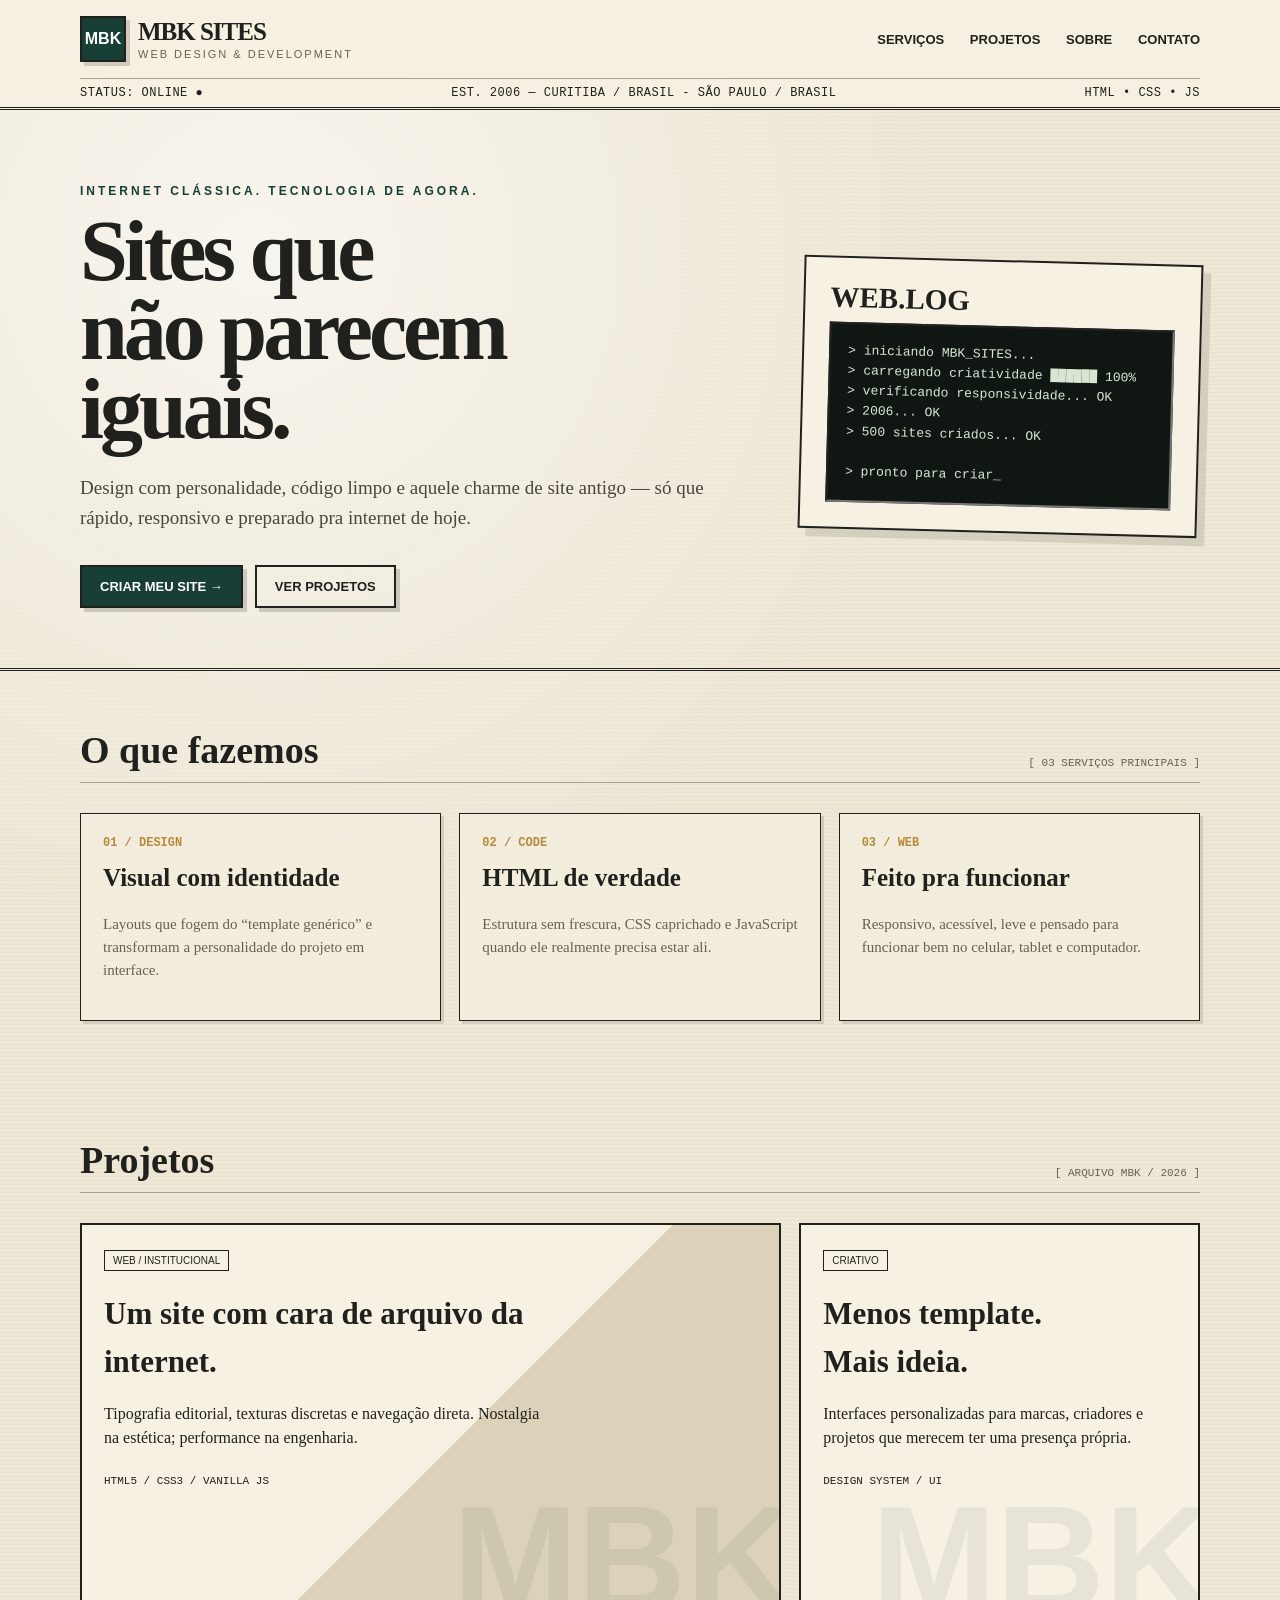
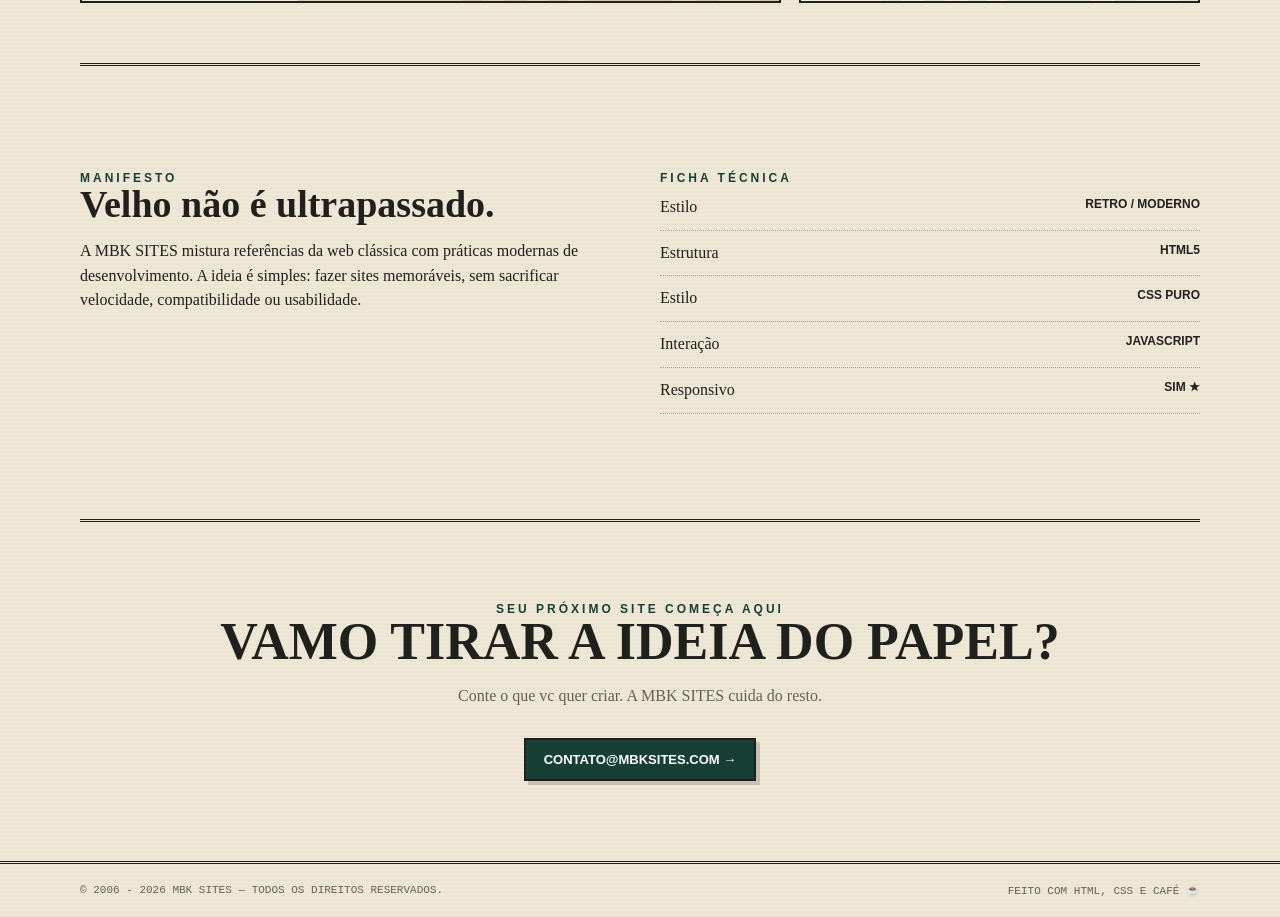
==== index.html @ c4f1417c "Add files via upload" ====
<!DOCTYPE html>
<html lang="pt-BR">
<head>
<meta charset="UTF-8">
<meta name="viewport" content="width=device-width, initial-scale=1.0">
<title>MBK SITES — Sites com alma de internet clássica</title>
<meta name="description" content="MBK SITES — criação de sites com estética clássica, tecnologia moderna e personalidade.">
<style>
  :root{
    --paper:#eee7d6;
    --paper2:#f7f1e3;
    --ink:#20201c;
    --muted:#666154;
    --line:#a9a18f;
    --accent:#173f35;
    --gold:#b48a3b;
    --shadow:4px 4px 0 rgba(32,32,28,.18);
  }
  *{box-sizing:border-box}
  html{scroll-behavior:smooth}
  body{
    margin:0;
    color:var(--ink);
    background:
      radial-gradient(circle at 20% 10%,rgba(255,255,255,.6),transparent 28%),
      repeating-linear-gradient(0deg,rgba(32,32,28,.025) 0 1px,transparent 1px 4px),
      var(--paper);
    font-family:Georgia,"Times New Roman",serif;
    line-height:1.55;
  }
  a{color:inherit}
  .wrap{width:min(1120px,92%);margin:auto}
  header{
    border-bottom:3px double var(--ink);
    background:rgba(247,241,227,.9);
  }
  .top{
    min-height:78px;display:flex;align-items:center;justify-content:space-between;gap:20px;
  }
  .brand{
    display:flex;align-items:center;gap:12px;text-decoration:none;
  }
  .logo{
    width:46px;height:46px;border:2px solid var(--ink);
    display:grid;place-items:center;font-weight:bold;font-family:Arial,sans-serif;
    background:var(--accent);color:#fff;box-shadow:var(--shadow);
  }
  .brand strong{font:700 25px Georgia,serif;letter-spacing:-1px}
  .brand small{display:block;color:var(--muted);font:11px Arial,sans-serif;letter-spacing:2px}
  nav{font:700 13px Arial,sans-serif}
  nav a{margin-left:22px;text-decoration:none;text-transform:uppercase}
  nav a:hover{color:var(--gold);text-decoration:underline}
  .ticker{
    border-top:1px solid var(--line);padding:7px 0;
    font:12px "Courier New",monospace;letter-spacing:.5px;
    display:flex;justify-content:space-between;gap:15px
  }
  .hero{padding:74px 0 60px;display:grid;grid-template-columns:1.25fr .75fr;gap:55px;align-items:center}
  .eyebrow{
    font:700 12px Arial,sans-serif;letter-spacing:3px;text-transform:uppercase;color:var(--accent)
  }
  h1{font-size:clamp(48px,7vw,86px);line-height:.92;margin:14px 0 24px;letter-spacing:-4px}
  .hero p{font-size:19px;max-width:650px;color:#49463d}
  .btn{
    display:inline-block;margin-top:14px;padding:12px 18px;
    border:2px solid var(--ink);background:var(--accent);color:white;
    text-decoration:none;font:700 13px Arial,sans-serif;box-shadow:var(--shadow)
  }
  .btn.alt{background:transparent;color:var(--ink);margin-left:8px}
  .stamp{
    border:2px solid var(--ink);padding:25px;background:var(--paper2);
    transform:rotate(1.5deg);box-shadow:8px 8px 0 rgba(32,32,28,.12)
  }
  .stamp h2{margin:0 0 10px;font-size:29px}
  .stamp .screen{
    border:2px inset #777;background:#101713;color:#d8e7d4;
    padding:17px;font:13px/1.55 "Courier New",monospace;
    min-height:180px;
  }
  .cursor{animation:blink 1s steps(1) infinite}
  @keyframes blink{50%{opacity:0}}
  .rule{border:0;border-top:3px double var(--ink);margin:0}
  section{padding:60px 0}
  .section-title{display:flex;align-items:end;justify-content:space-between;gap:20px;border-bottom:1px solid var(--line);padding-bottom:13px;margin-bottom:30px}
  h2{font-size:38px;line-height:1;margin:0}
  .section-title span{font:11px "Courier New",monospace;color:var(--muted)}
  .grid{display:grid;grid-template-columns:repeat(3,1fr);gap:18px}
  .card{
    border:1px solid var(--ink);padding:22px;background:rgba(247,241,227,.62);
    box-shadow:3px 3px 0 rgba(32,32,28,.13)
  }
  .card .num{font:700 12px "Courier New",monospace;color:var(--gold)}
  .card h3{font-size:25px;margin:9px 0}
  .card p{color:var(--muted);font-size:15px}
  .portfolio{display:grid;grid-template-columns:1.4fr .8fr;gap:18px}
  .project{
    min-height:260px;border:2px solid var(--ink);padding:22px;
    background:var(--paper2);position:relative;overflow:hidden
  }
  .project:after{
    content:"MBK";position:absolute;right:-15px;bottom:-45px;
    font:bold 150px Arial,sans-serif;color:rgba(23,63,53,.07)
  }
  .project.big{min-height:380px;background:linear-gradient(135deg,#f7f1e3 0 55%,#dcd2b9 55%)}
  .tag{display:inline-block;border:1px solid var(--ink);padding:4px 8px;font:10px Arial,sans-serif;text-transform:uppercase}
  .project h3{font-size:31px;max-width:450px;margin:18px 0 8px}
  .project p{max-width:450px}
  .project small{font:11px "Courier New",monospace}
  .about{
    display:grid;grid-template-columns:1fr 1fr;gap:40px;
    border-top:3px double var(--ink);border-bottom:3px double var(--ink)
  }
  .about article{padding:45px 0}
  .facts{list-style:none;padding:0;margin:0}
  .facts li{border-bottom:1px dotted var(--line);padding:10px 0;display:flex;justify-content:space-between;gap:20px}
  .facts b{font-family:Arial,sans-serif;font-size:12px}
  .contact{
    text-align:center;padding:80px 20px
  }
  .contact h2{font-size:52px}
  .contact p{color:var(--muted)}
  footer{
    border-top:3px double var(--ink);padding:20px 0;
    font:11px "Courier New",monospace;color:var(--muted)
  }
  footer .wrap{display:flex;justify-content:space-between;gap:15px}
  @media(max-width:800px){
    nav{display:none}.hero,.portfolio,.about{grid-template-columns:1fr}.grid{grid-template-columns:1fr}
    .hero{padding-top:50px}.stamp{transform:none}.contact h2{font-size:39px}
    footer .wrap{flex-direction:column}
  }
</style>
</head>
<body>
<header>
  <div class="wrap top">
    <a class="brand" href="#">
      <span class="logo">MBK</span>
      <span><strong>MBK SITES</strong><small>WEB DESIGN &amp; DEVELOPMENT</small></span>
    </a>
    <nav>
      <a href="#servicos">Serviços</a>
      <a href="#projetos">Projetos</a>
      <a href="#sobre">Sobre</a>
      <a href="#contato">Contato</a>
    </nav>
  </div>
  <div class="wrap ticker">
    <span>STATUS: ONLINE ●</span>
    <span>EST. 2006 — CURITIBA / BRASIL - SÃO PAULO / BRASIL</span>
    <span>HTML • CSS • JS</span>
  </div>
</header>

<main>
  <section class="wrap hero">
    <div>
      <div class="eyebrow">Internet clássica. Tecnologia de agora.</div>
      <h1>Sites que<br>não parecem<br>iguais.</h1>
      <p>Design com personalidade, código limpo e aquele charme de site antigo — só que rápido, responsivo e preparado pra internet de hoje.</p>
      <a class="btn" href="#contato">CRIAR MEU SITE →</a>
      <a class="btn alt" href="#projetos">VER PROJETOS</a>
    </div>
    <aside class="stamp">
      <h2>WEB.LOG</h2>
      <div class="screen">
        &gt; iniciando MBK_SITES...<br>
        &gt; carregando criatividade ██████ 100%<br>
        &gt; verificando responsividade... OK<br>
        &gt; 2006... OK<br>
        &gt; 500 sites criados... OK<br><br>
        &gt; pronto para criar<span class="cursor">_</span>
      </div>
    </aside>
  </section>

  <hr class="rule">

  <section class="wrap" id="servicos">
    <div class="section-title">
      <h2>O que fazemos</h2><span>[ 03 SERVIÇOS PRINCIPAIS ]</span>
    </div>
    <div class="grid">
      <article class="card">
        <div class="num">01 / DESIGN</div>
        <h3>Visual com identidade</h3>
        <p>Layouts que fogem do “template genérico” e transformam a personalidade do projeto em interface.</p>
      </article>
      <article class="card">
        <div class="num">02 / CODE</div>
        <h3>HTML de verdade</h3>
        <p>Estrutura sem frescura, CSS caprichado e JavaScript quando ele realmente precisa estar ali.</p>
      </article>
      <article class="card">
        <div class="num">03 / WEB</div>
        <h3>Feito pra funcionar</h3>
        <p>Responsivo, acessível, leve e pensado para funcionar bem no celular, tablet e computador.</p>
      </article>
    </div>
  </section>

  <section class="wrap" id="projetos">
    <div class="section-title">
      <h2>Projetos</h2><span>[ ARQUIVO MBK / 2026 ]</span>
    </div>
    <div class="portfolio">
      <article class="project big">
        <span class="tag">WEB / INSTITUCIONAL</span>
        <h3>Um site com cara de arquivo da internet.</h3>
        <p>Tipografia editorial, texturas discretas e navegação direta. Nostalgia na estética; performance na engenharia.</p>
        <small>HTML5 / CSS3 / VANILLA JS</small>
      </article>
      <div class="project">
        <span class="tag">CRIATIVO</span>
        <h3>Menos template.<br>Mais ideia.</h3>
        <p>Interfaces personalizadas para marcas, criadores e projetos que merecem ter uma presença própria.</p>
        <small>DESIGN SYSTEM / UI</small>
      </div>
    </div>
  </section>

  <section class="wrap about" id="sobre">
    <article>
      <div class="eyebrow">Manifesto</div>
      <h2>Velho não é ultrapassado.</h2>
      <p>A MBK SITES mistura referências da web clássica com práticas modernas de desenvolvimento. A ideia é simples: fazer sites memoráveis, sem sacrificar velocidade, compatibilidade ou usabilidade.</p>
    </article>
    <article>
      <div class="eyebrow">Ficha técnica</div>
      <ul class="facts">
        <li><span>Estilo</span><b>RETRO / MODERNO</b></li>
        <li><span>Estrutura</span><b>HTML5</b></li>
        <li><span>Estilo</span><b>CSS PURO</b></li>
        <li><span>Interação</span><b>JAVASCRIPT</b></li>
        <li><span>Responsivo</span><b>SIM ★</b></li>
      </ul>
    </article>
  </section>

  <section class="contact" id="contato">
    <div class="eyebrow">Seu próximo site começa aqui</div>
    <h2>VAMO TIRAR A IDEIA DO PAPEL?</h2>
    <p>Conte o que vc quer criar. A MBK SITES cuida do resto.</p>
    <a class="btn" href="mailto:contato@mbksites.com">CONTATO@MBKSITES.COM →</a>
  </section>
</main>

<footer>
  <div class="wrap">
    <span>© 2006 - 2026 MBK SITES — TODOS OS DIREITOS RESERVADOS.</span>
    <span>FEITO COM HTML, CSS E CAFÉ ☕</span>
  </div>
</footer>
</body>
</html>
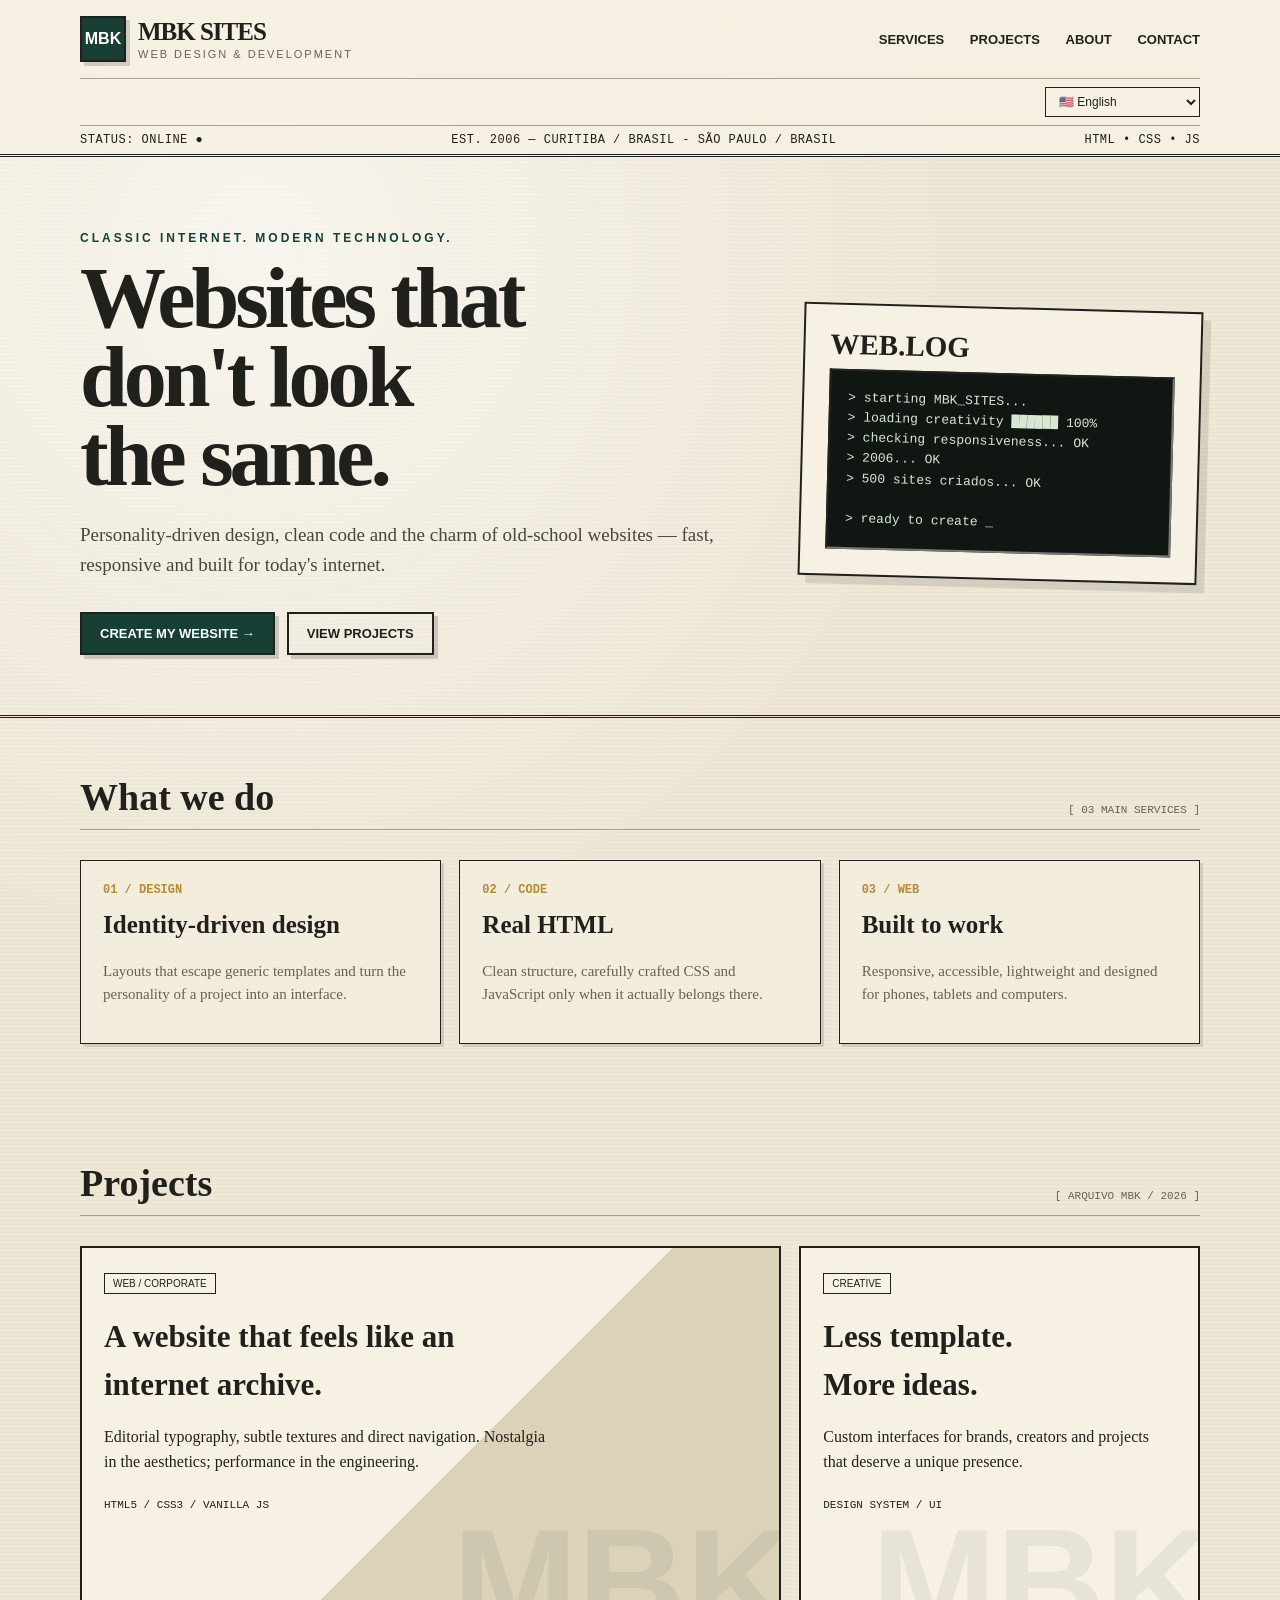
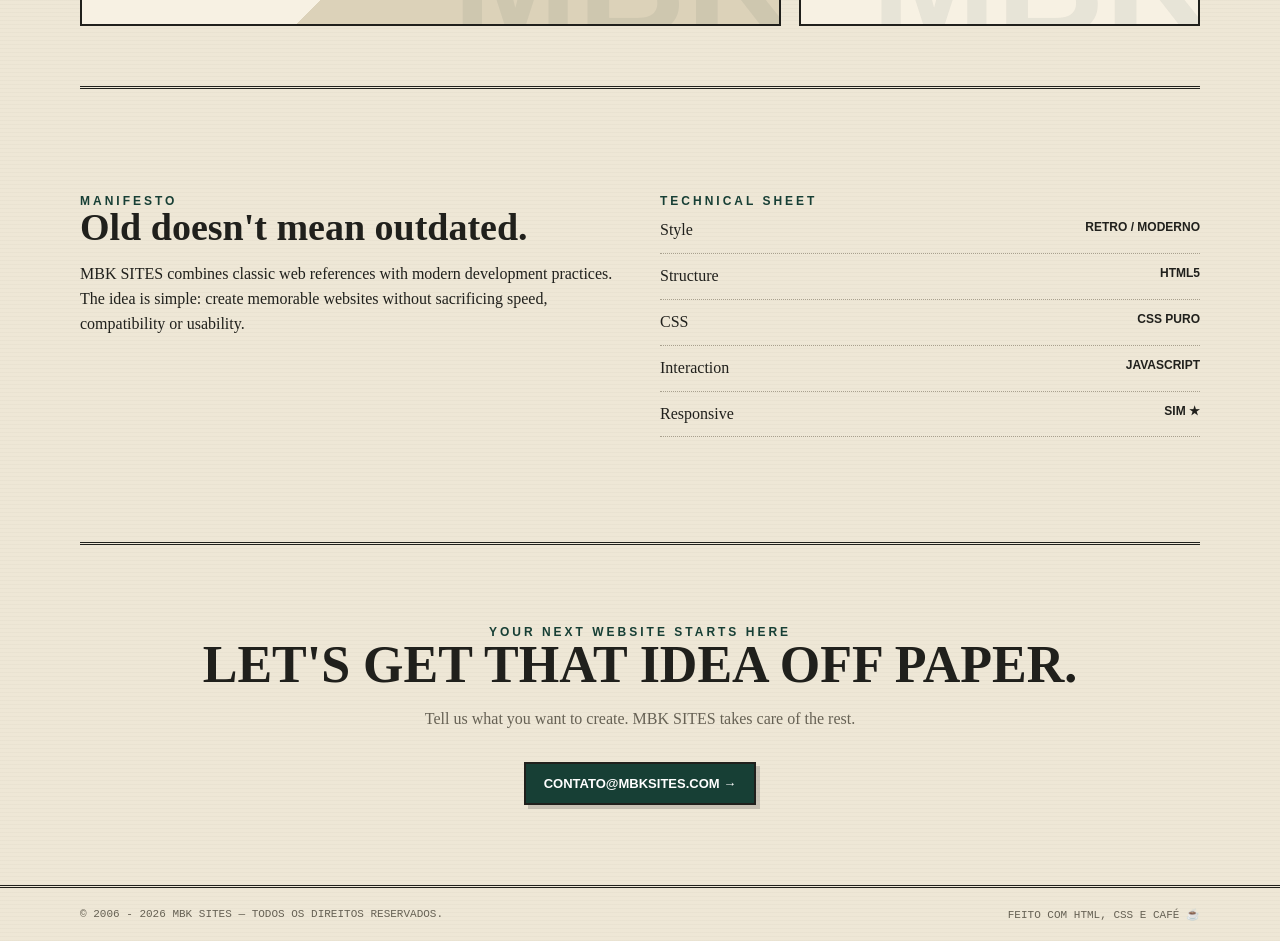
==== commit da5bc8a0: "Update index.html" ====
--- a/index.html
+++ b/index.html
@@ -3,253 +3,1886 @@
 <head>
 <meta charset="UTF-8">
 <meta name="viewport" content="width=device-width, initial-scale=1.0">
+
 <title>MBK SITES — Sites com alma de internet clássica</title>
-<meta name="description" content="MBK SITES — criação de sites com estética clássica, tecnologia moderna e personalidade.">
+
+<meta name="description"
+content="MBK SITES — criação de sites com estética clássica, tecnologia moderna e personalidade.">
+
 <style>
-  :root{
-    --paper:#eee7d6;
-    --paper2:#f7f1e3;
-    --ink:#20201c;
-    --muted:#666154;
-    --line:#a9a18f;
-    --accent:#173f35;
-    --gold:#b48a3b;
-    --shadow:4px 4px 0 rgba(32,32,28,.18);
+:root{
+  --paper:#eee7d6;
+  --paper2:#f7f1e3;
+  --ink:#20201c;
+  --muted:#666154;
+  --line:#a9a18f;
+  --accent:#173f35;
+  --gold:#b48a3b;
+  --shadow:4px 4px 0 rgba(32,32,28,.18);
+}
+
+*{box-sizing:border-box}
+
+html{
+  scroll-behavior:smooth;
+}
+
+body{
+  margin:0;
+  color:var(--ink);
+  background:
+    radial-gradient(
+      circle at 20% 10%,
+      rgba(255,255,255,.6),
+      transparent 28%
+    ),
+    repeating-linear-gradient(
+      0deg,
+      rgba(32,32,28,.025) 0 1px,
+      transparent 1px 4px
+    ),
+    var(--paper);
+  font-family:Georgia,"Times New Roman",serif;
+  line-height:1.55;
+}
+
+a{color:inherit}
+
+.wrap{
+  width:min(1120px,92%);
+  margin:auto;
+}
+
+header{
+  border-bottom:3px double var(--ink);
+  background:rgba(247,241,227,.9);
+}
+
+.top{
+  min-height:78px;
+  display:flex;
+  align-items:center;
+  justify-content:space-between;
+  gap:20px;
+}
+
+.brand{
+  display:flex;
+  align-items:center;
+  gap:12px;
+  text-decoration:none;
+}
+
+.logo{
+  width:46px;
+  height:46px;
+  border:2px solid var(--ink);
+  display:grid;
+  place-items:center;
+  font-weight:bold;
+  font-family:Arial,sans-serif;
+  background:var(--accent);
+  color:#fff;
+  box-shadow:var(--shadow);
+}
+
+.brand strong{
+  font:700 25px Georgia,serif;
+  letter-spacing:-1px;
+}
+
+.brand small{
+  display:block;
+  color:var(--muted);
+  font:11px Arial,sans-serif;
+  letter-spacing:2px;
+}
+
+nav{
+  font:700 13px Arial,sans-serif;
+}
+
+nav a{
+  margin-left:22px;
+  text-decoration:none;
+  text-transform:uppercase;
+}
+
+nav a:hover{
+  color:var(--gold);
+  text-decoration:underline;
+}
+
+/* IDIOMAS */
+
+.language-box{
+  display:flex;
+  justify-content:flex-end;
+  padding:8px 0;
+  border-top:1px solid var(--line);
+}
+
+.language-box select{
+  border:1px solid var(--ink);
+  background:var(--paper2);
+  color:var(--ink);
+  padding:6px 9px;
+  font:12px Arial,sans-serif;
+  cursor:pointer;
+}
+
+.ticker{
+  border-top:1px solid var(--line);
+  padding:7px 0;
+  font:12px "Courier New",monospace;
+  letter-spacing:.5px;
+  display:flex;
+  justify-content:space-between;
+  gap:15px;
+}
+
+.hero{
+  padding:74px 0 60px;
+  display:grid;
+  grid-template-columns:1.25fr .75fr;
+  gap:55px;
+  align-items:center;
+}
+
+.eyebrow{
+  font:700 12px Arial,sans-serif;
+  letter-spacing:3px;
+  text-transform:uppercase;
+  color:var(--accent);
+}
+
+h1{
+  font-size:clamp(48px,7vw,86px);
+  line-height:.92;
+  margin:14px 0 24px;
+  letter-spacing:-4px;
+}
+
+.hero p{
+  font-size:19px;
+  max-width:650px;
+  color:#49463d;
+}
+
+.btn{
+  display:inline-block;
+  margin-top:14px;
+  padding:12px 18px;
+  border:2px solid var(--ink);
+  background:var(--accent);
+  color:white;
+  text-decoration:none;
+  font:700 13px Arial,sans-serif;
+  box-shadow:var(--shadow);
+}
+
+.btn.alt{
+  background:transparent;
+  color:var(--ink);
+  margin-left:8px;
+}
+
+.stamp{
+  border:2px solid var(--ink);
+  padding:25px;
+  background:var(--paper2);
+  transform:rotate(1.5deg);
+  box-shadow:8px 8px 0 rgba(32,32,28,.12);
+}
+
+.stamp h2{
+  margin:0 0 10px;
+  font-size:29px;
+}
+
+.stamp .screen{
+  border:2px inset #777;
+  background:#101713;
+  color:#d8e7d4;
+  padding:17px;
+  font:13px/1.55 "Courier New",monospace;
+  min-height:180px;
+}
+
+.cursor{
+  animation:blink 1s steps(1) infinite;
+}
+
+@keyframes blink{
+  50%{opacity:0}
+}
+
+.rule{
+  border:0;
+  border-top:3px double var(--ink);
+  margin:0;
+}
+
+section{
+  padding:60px 0;
+}
+
+.section-title{
+  display:flex;
+  align-items:end;
+  justify-content:space-between;
+  gap:20px;
+  border-bottom:1px solid var(--line);
+  padding-bottom:13px;
+  margin-bottom:30px;
+}
+
+h2{
+  font-size:38px;
+  line-height:1;
+  margin:0;
+}
+
+.section-title span{
+  font:11px "Courier New",monospace;
+  color:var(--muted);
+}
+
+.grid{
+  display:grid;
+  grid-template-columns:repeat(3,1fr);
+  gap:18px;
+}
+
+.card{
+  border:1px solid var(--ink);
+  padding:22px;
+  background:rgba(247,241,227,.62);
+  box-shadow:3px 3px 0 rgba(32,32,28,.13);
+}
+
+.card .num{
+  font:700 12px "Courier New",monospace;
+  color:var(--gold);
+}
+
+.card h3{
+  font-size:25px;
+  margin:9px 0;
+}
+
+.card p{
+  color:var(--muted);
+  font-size:15px;
+}
+
+.portfolio{
+  display:grid;
+  grid-template-columns:1.4fr .8fr;
+  gap:18px;
+}
+
+.project{
+  min-height:260px;
+  border:2px solid var(--ink);
+  padding:22px;
+  background:var(--paper2);
+  position:relative;
+  overflow:hidden;
+}
+
+.project:after{
+  content:"MBK";
+  position:absolute;
+  right:-15px;
+  bottom:-45px;
+  font:bold 150px Arial,sans-serif;
+  color:rgba(23,63,53,.07);
+}
+
+.project.big{
+  min-height:380px;
+  background:
+    linear-gradient(
+      135deg,
+      #f7f1e3 0 55%,
+      #dcd2b9 55%
+    );
+}
+
+.tag{
+  display:inline-block;
+  border:1px solid var(--ink);
+  padding:4px 8px;
+  font:10px Arial,sans-serif;
+  text-transform:uppercase;
+}
+
+.project h3{
+  font-size:31px;
+  max-width:450px;
+  margin:18px 0 8px;
+}
+
+.project p{
+  max-width:450px;
+}
+
+.project small{
+  font:11px "Courier New",monospace;
+}
+
+.about{
+  display:grid;
+  grid-template-columns:1fr 1fr;
+  gap:40px;
+  border-top:3px double var(--ink);
+  border-bottom:3px double var(--ink);
+}
+
+.about article{
+  padding:45px 0;
+}
+
+.facts{
+  list-style:none;
+  padding:0;
+  margin:0;
+}
+
+.facts li{
+  border-bottom:1px dotted var(--line);
+  padding:10px 0;
+  display:flex;
+  justify-content:space-between;
+  gap:20px;
+}
+
+.facts b{
+  font-family:Arial,sans-serif;
+  font-size:12px;
+}
+
+.contact{
+  text-align:center;
+  padding:80px 20px;
+}
+
+.contact h2{
+  font-size:52px;
+}
+
+.contact p{
+  color:var(--muted);
+}
+
+footer{
+  border-top:3px double var(--ink);
+  padding:20px 0;
+  font:11px "Courier New",monospace;
+  color:var(--muted);
+}
+
+footer .wrap{
+  display:flex;
+  justify-content:space-between;
+  gap:15px;
+}
+
+@media(max-width:800px){
+
+  nav{
+    display:none;
   }
-  *{box-sizing:border-box}
-  html{scroll-behavior:smooth}
-  body{
-    margin:0;
-    color:var(--ink);
-    background:
-      radial-gradient(circle at 20% 10%,rgba(255,255,255,.6),transparent 28%),
-      repeating-linear-gradient(0deg,rgba(32,32,28,.025) 0 1px,transparent 1px 4px),
-      var(--paper);
-    font-family:Georgia,"Times New Roman",serif;
-    line-height:1.55;
+
+  .hero,
+  .portfolio,
+  .about{
+    grid-template-columns:1fr;
   }
-  a{color:inherit}
-  .wrap{width:min(1120px,92%);margin:auto}
-  header{
-    border-bottom:3px double var(--ink);
-    background:rgba(247,241,227,.9);
+
+  .grid{
+    grid-template-columns:1fr;
   }
-  .top{
-    min-height:78px;display:flex;align-items:center;justify-content:space-between;gap:20px;
+
+  .hero{
+    padding-top:50px;
   }
-  .brand{
-    display:flex;align-items:center;gap:12px;text-decoration:none;
+
+  .stamp{
+    transform:none;
   }
-  .logo{
-    width:46px;height:46px;border:2px solid var(--ink);
-    display:grid;place-items:center;font-weight:bold;font-family:Arial,sans-serif;
-    background:var(--accent);color:#fff;box-shadow:var(--shadow);
+
+  .contact h2{
+    font-size:39px;
   }
-  .brand strong{font:700 25px Georgia,serif;letter-spacing:-1px}
-  .brand small{display:block;color:var(--muted);font:11px Arial,sans-serif;letter-spacing:2px}
-  nav{font:700 13px Arial,sans-serif}
-  nav a{margin-left:22px;text-decoration:none;text-transform:uppercase}
-  nav a:hover{color:var(--gold);text-decoration:underline}
+
+  footer .wrap{
+    flex-direction:column;
+  }
+
   .ticker{
-    border-top:1px solid var(--line);padding:7px 0;
-    font:12px "Courier New",monospace;letter-spacing:.5px;
-    display:flex;justify-content:space-between;gap:15px
+    flex-direction:column;
   }
-  .hero{padding:74px 0 60px;display:grid;grid-template-columns:1.25fr .75fr;gap:55px;align-items:center}
-  .eyebrow{
-    font:700 12px Arial,sans-serif;letter-spacing:3px;text-transform:uppercase;color:var(--accent)
-  }
-  h1{font-size:clamp(48px,7vw,86px);line-height:.92;margin:14px 0 24px;letter-spacing:-4px}
-  .hero p{font-size:19px;max-width:650px;color:#49463d}
-  .btn{
-    display:inline-block;margin-top:14px;padding:12px 18px;
-    border:2px solid var(--ink);background:var(--accent);color:white;
-    text-decoration:none;font:700 13px Arial,sans-serif;box-shadow:var(--shadow)
-  }
-  .btn.alt{background:transparent;color:var(--ink);margin-left:8px}
-  .stamp{
-    border:2px solid var(--ink);padding:25px;background:var(--paper2);
-    transform:rotate(1.5deg);box-shadow:8px 8px 0 rgba(32,32,28,.12)
-  }
-  .stamp h2{margin:0 0 10px;font-size:29px}
-  .stamp .screen{
-    border:2px inset #777;background:#101713;color:#d8e7d4;
-    padding:17px;font:13px/1.55 "Courier New",monospace;
-    min-height:180px;
-  }
-  .cursor{animation:blink 1s steps(1) infinite}
-  @keyframes blink{50%{opacity:0}}
-  .rule{border:0;border-top:3px double var(--ink);margin:0}
-  section{padding:60px 0}
-  .section-title{display:flex;align-items:end;justify-content:space-between;gap:20px;border-bottom:1px solid var(--line);padding-bottom:13px;margin-bottom:30px}
-  h2{font-size:38px;line-height:1;margin:0}
-  .section-title span{font:11px "Courier New",monospace;color:var(--muted)}
-  .grid{display:grid;grid-template-columns:repeat(3,1fr);gap:18px}
-  .card{
-    border:1px solid var(--ink);padding:22px;background:rgba(247,241,227,.62);
-    box-shadow:3px 3px 0 rgba(32,32,28,.13)
-  }
-  .card .num{font:700 12px "Courier New",monospace;color:var(--gold)}
-  .card h3{font-size:25px;margin:9px 0}
-  .card p{color:var(--muted);font-size:15px}
-  .portfolio{display:grid;grid-template-columns:1.4fr .8fr;gap:18px}
-  .project{
-    min-height:260px;border:2px solid var(--ink);padding:22px;
-    background:var(--paper2);position:relative;overflow:hidden
-  }
-  .project:after{
-    content:"MBK";position:absolute;right:-15px;bottom:-45px;
-    font:bold 150px Arial,sans-serif;color:rgba(23,63,53,.07)
-  }
-  .project.big{min-height:380px;background:linear-gradient(135deg,#f7f1e3 0 55%,#dcd2b9 55%)}
-  .tag{display:inline-block;border:1px solid var(--ink);padding:4px 8px;font:10px Arial,sans-serif;text-transform:uppercase}
-  .project h3{font-size:31px;max-width:450px;margin:18px 0 8px}
-  .project p{max-width:450px}
-  .project small{font:11px "Courier New",monospace}
-  .about{
-    display:grid;grid-template-columns:1fr 1fr;gap:40px;
-    border-top:3px double var(--ink);border-bottom:3px double var(--ink)
-  }
-  .about article{padding:45px 0}
-  .facts{list-style:none;padding:0;margin:0}
-  .facts li{border-bottom:1px dotted var(--line);padding:10px 0;display:flex;justify-content:space-between;gap:20px}
-  .facts b{font-family:Arial,sans-serif;font-size:12px}
-  .contact{
-    text-align:center;padding:80px 20px
-  }
-  .contact h2{font-size:52px}
-  .contact p{color:var(--muted)}
-  footer{
-    border-top:3px double var(--ink);padding:20px 0;
-    font:11px "Courier New",monospace;color:var(--muted)
-  }
-  footer .wrap{display:flex;justify-content:space-between;gap:15px}
-  @media(max-width:800px){
-    nav{display:none}.hero,.portfolio,.about{grid-template-columns:1fr}.grid{grid-template-columns:1fr}
-    .hero{padding-top:50px}.stamp{transform:none}.contact h2{font-size:39px}
-    footer .wrap{flex-direction:column}
-  }
+
+}
 </style>
 </head>
+
 <body>
+
 <header>
-  <div class="wrap top">
-    <a class="brand" href="#">
-      <span class="logo">MBK</span>
-      <span><strong>MBK SITES</strong><small>WEB DESIGN &amp; DEVELOPMENT</small></span>
-    </a>
-    <nav>
-      <a href="#servicos">Serviços</a>
-      <a href="#projetos">Projetos</a>
-      <a href="#sobre">Sobre</a>
-      <a href="#contato">Contato</a>
-    </nav>
-  </div>
-  <div class="wrap ticker">
-    <span>STATUS: ONLINE ●</span>
-    <span>EST. 2006 — CURITIBA / BRASIL - SÃO PAULO / BRASIL</span>
-    <span>HTML • CSS • JS</span>
-  </div>
+
+<div class="wrap top">
+
+<a class="brand" href="#">
+<span class="logo">MBK</span>
+
+<span>
+<strong>MBK SITES</strong>
+<small>WEB DESIGN &amp; DEVELOPMENT</small>
+</span>
+
+</a>
+
+<nav>
+
+<a href="#servicos" data-i18n="navServices">
+Serviços
+</a>
+
+<a href="#projetos" data-i18n="navProjects">
+Projetos
+</a>
+
+<a href="#sobre" data-i18n="navAbout">
+Sobre
+</a>
+
+<a href="#contato" data-i18n="navContact">
+Contato
+</a>
+
+</nav>
+
+</div>
+
+
+<div class="wrap language-box">
+
+<select id="languageSelector" aria-label="Language">
+
+<option value="pt-BR">🇧🇷 Português</option>
+<option value="en-US">🇺🇸 English</option>
+<option value="es">🇪🇸 Español</option>
+<option value="fr">🇫🇷 Français</option>
+<option value="de">🇩🇪 Deutsch</option>
+<option value="it">🇮🇹 Italiano</option>
+<option value="ja">🇯🇵 日本語</option>
+<option value="ko">🇰🇷 한국어</option>
+<option value="zh">🇨🇳 中文</option>
+<option value="ru">🇷🇺 Русский</option>
+<option value="ar">🇸🇦 العربية</option>
+<option value="nl">🇳🇱 Nederlands</option>
+<option value="pl">🇵🇱 Polski</option>
+<option value="tr">🇹🇷 Türkçe</option>
+<option value="hi">🇮🇳 हिन्दी</option>
+<option value="id">🇮🇩 Bahasa Indonesia</option>
+
+</select>
+
+</div>
+
+
+<div class="wrap ticker">
+
+<span data-i18n="status">
+STATUS: ONLINE ●
+</span>
+
+<span>
+EST. 2006 — CURITIBA / BRASIL - SÃO PAULO / BRASIL
+</span>
+
+<span>
+HTML • CSS • JS
+</span>
+
+</div>
+
 </header>
 
+
 <main>
-  <section class="wrap hero">
-    <div>
-      <div class="eyebrow">Internet clássica. Tecnologia de agora.</div>
-      <h1>Sites que<br>não parecem<br>iguais.</h1>
-      <p>Design com personalidade, código limpo e aquele charme de site antigo — só que rápido, responsivo e preparado pra internet de hoje.</p>
-      <a class="btn" href="#contato">CRIAR MEU SITE →</a>
-      <a class="btn alt" href="#projetos">VER PROJETOS</a>
-    </div>
-    <aside class="stamp">
-      <h2>WEB.LOG</h2>
-      <div class="screen">
-        &gt; iniciando MBK_SITES...<br>
-        &gt; carregando criatividade ██████ 100%<br>
-        &gt; verificando responsividade... OK<br>
-        &gt; 2006... OK<br>
-        &gt; 500 sites criados... OK<br><br>
-        &gt; pronto para criar<span class="cursor">_</span>
-      </div>
-    </aside>
-  </section>
-
-  <hr class="rule">
-
-  <section class="wrap" id="servicos">
-    <div class="section-title">
-      <h2>O que fazemos</h2><span>[ 03 SERVIÇOS PRINCIPAIS ]</span>
-    </div>
-    <div class="grid">
-      <article class="card">
-        <div class="num">01 / DESIGN</div>
-        <h3>Visual com identidade</h3>
-        <p>Layouts que fogem do “template genérico” e transformam a personalidade do projeto em interface.</p>
-      </article>
-      <article class="card">
-        <div class="num">02 / CODE</div>
-        <h3>HTML de verdade</h3>
-        <p>Estrutura sem frescura, CSS caprichado e JavaScript quando ele realmente precisa estar ali.</p>
-      </article>
-      <article class="card">
-        <div class="num">03 / WEB</div>
-        <h3>Feito pra funcionar</h3>
-        <p>Responsivo, acessível, leve e pensado para funcionar bem no celular, tablet e computador.</p>
-      </article>
-    </div>
-  </section>
-
-  <section class="wrap" id="projetos">
-    <div class="section-title">
-      <h2>Projetos</h2><span>[ ARQUIVO MBK / 2026 ]</span>
-    </div>
-    <div class="portfolio">
-      <article class="project big">
-        <span class="tag">WEB / INSTITUCIONAL</span>
-        <h3>Um site com cara de arquivo da internet.</h3>
-        <p>Tipografia editorial, texturas discretas e navegação direta. Nostalgia na estética; performance na engenharia.</p>
-        <small>HTML5 / CSS3 / VANILLA JS</small>
-      </article>
-      <div class="project">
-        <span class="tag">CRIATIVO</span>
-        <h3>Menos template.<br>Mais ideia.</h3>
-        <p>Interfaces personalizadas para marcas, criadores e projetos que merecem ter uma presença própria.</p>
-        <small>DESIGN SYSTEM / UI</small>
-      </div>
-    </div>
-  </section>
-
-  <section class="wrap about" id="sobre">
-    <article>
-      <div class="eyebrow">Manifesto</div>
-      <h2>Velho não é ultrapassado.</h2>
-      <p>A MBK SITES mistura referências da web clássica com práticas modernas de desenvolvimento. A ideia é simples: fazer sites memoráveis, sem sacrificar velocidade, compatibilidade ou usabilidade.</p>
-    </article>
-    <article>
-      <div class="eyebrow">Ficha técnica</div>
-      <ul class="facts">
-        <li><span>Estilo</span><b>RETRO / MODERNO</b></li>
-        <li><span>Estrutura</span><b>HTML5</b></li>
-        <li><span>Estilo</span><b>CSS PURO</b></li>
-        <li><span>Interação</span><b>JAVASCRIPT</b></li>
-        <li><span>Responsivo</span><b>SIM ★</b></li>
-      </ul>
-    </article>
-  </section>
-
-  <section class="contact" id="contato">
-    <div class="eyebrow">Seu próximo site começa aqui</div>
-    <h2>VAMO TIRAR A IDEIA DO PAPEL?</h2>
-    <p>Conte o que vc quer criar. A MBK SITES cuida do resto.</p>
-    <a class="btn" href="mailto:contato@mbksites.com">CONTATO@MBKSITES.COM →</a>
-  </section>
+
+<section class="wrap hero">
+
+<div>
+
+<div class="eyebrow" data-i18n="heroEyebrow">
+Internet clássica. Tecnologia de agora.
+</div>
+
+<h1 data-i18n="heroTitle">
+Sites que<br>
+não parecem<br>
+iguais.
+</h1>
+
+<p data-i18n="heroText">
+Design com personalidade, código limpo e aquele charme de site antigo —
+só que rápido, responsivo e preparado pra internet de hoje.
+</p>
+
+<a class="btn" href="#contato" data-i18n="heroButton">
+CRIAR MEU SITE →
+</a>
+
+<a class="btn alt" href="#projetos" data-i18n="heroProjects">
+VER PROJETOS
+</a>
+
+</div>
+
+
+<aside class="stamp">
+
+<h2>WEB.LOG</h2>
+
+<div class="screen">
+
+&gt; <span data-i18n="logStart">
+iniciando MBK_SITES...
+</span><br>
+
+&gt; <span data-i18n="logCreativity">
+carregando criatividade ██████ 100%
+</span><br>
+
+&gt; <span data-i18n="logResponsive">
+verificando responsividade... OK
+</span><br>
+
+&gt; 2006... OK<br>
+
+&gt; 500 sites criados... OK<br><br>
+
+&gt; <span data-i18n="logReady">
+pronto para criar
+</span>
+
+<span class="cursor">_</span>
+
+</div>
+
+</aside>
+
+</section>
+
+
+<hr class="rule">
+
+
+<section class="wrap" id="servicos">
+
+<div class="section-title">
+
+<h2 data-i18n="servicesTitle">
+O que fazemos
+</h2>
+
+<span data-i18n="servicesLabel">
+[ 03 SERVIÇOS PRINCIPAIS ]
+</span>
+
+</div>
+
+
+<div class="grid">
+
+<article class="card">
+
+<div class="num">
+01 / DESIGN
+</div>
+
+<h3 data-i18n="service1Title">
+Visual com identidade
+</h3>
+
+<p data-i18n="service1Text">
+Layouts que fogem do “template genérico” e transformam
+a personalidade do projeto em interface.
+</p>
+
+</article>
+
+
+<article class="card">
+
+<div class="num">
+02 / CODE
+</div>
+
+<h3 data-i18n="service2Title">
+HTML de verdade
+</h3>
+
+<p data-i18n="service2Text">
+Estrutura sem frescura, CSS caprichado e JavaScript
+quando ele realmente precisa estar ali.
+</p>
+
+</article>
+
+
+<article class="card">
+
+<div class="num">
+03 / WEB
+</div>
+
+<h3 data-i18n="service3Title">
+Feito pra funcionar
+</h3>
+
+<p data-i18n="service3Text">
+Responsivo, acessível, leve e pensado para funcionar
+bem no celular, tablet e computador.
+</p>
+
+</article>
+
+</div>
+
+</section>
+
+
+<section class="wrap" id="projetos">
+
+<div class="section-title">
+
+<h2 data-i18n="projectsTitle">
+Projetos
+</h2>
+
+<span>
+[ ARQUIVO MBK / 2026 ]
+</span>
+
+</div>
+
+
+<div class="portfolio">
+
+<article class="project big">
+
+<span class="tag" data-i18n="projectTag">
+WEB / INSTITUCIONAL
+</span>
+
+<h3 data-i18n="projectTitle">
+Um site com cara de arquivo da internet.
+</h3>
+
+<p data-i18n="projectText">
+Tipografia editorial, texturas discretas e navegação direta.
+Nostalgia na estética; performance na engenharia.
+</p>
+
+<small>
+HTML5 / CSS3 / VANILLA JS
+</small>
+
+</article>
+
+
+<div class="project">
+
+<span class="tag" data-i18n="creativeTag">
+CRIATIVO
+</span>
+
+<h3 data-i18n="creativeTitle">
+Menos template.<br>
+Mais ideia.
+</h3>
+
+<p data-i18n="creativeText">
+Interfaces personalizadas para marcas, criadores e projetos
+que merecem ter uma presença própria.
+</p>
+
+<small>
+DESIGN SYSTEM / UI
+</small>
+
+</div>
+
+</div>
+
+</section>
+
+
+<section class="wrap about" id="sobre">
+
+<article>
+
+<div class="eyebrow" data-i18n="manifesto">
+Manifesto
+</div>
+
+<h2 data-i18n="aboutTitle">
+Velho não é ultrapassado.
+</h2>
+
+<p data-i18n="aboutText">
+A MBK SITES mistura referências da web clássica com práticas
+modernas de desenvolvimento. A ideia é simples: fazer sites
+memoráveis, sem sacrificar velocidade, compatibilidade ou usabilidade.
+</p>
+
+</article>
+
+
+<article>
+
+<div class="eyebrow" data-i18n="technical">
+Ficha técnica
+</div>
+
+<ul class="facts">
+
+<li>
+<span data-i18n="factStyle">
+Estilo
+</span>
+<b>RETRO / MODERNO</b>
+</li>
+
+<li>
+<span data-i18n="factStructure">
+Estrutura
+</span>
+<b>HTML5</b>
+</li>
+
+<li>
+<span>
+CSS
+</span>
+<b>CSS PURO</b>
+</li>
+
+<li>
+<span data-i18n="factInteraction">
+Interação
+</span>
+<b>JAVASCRIPT</b>
+</li>
+
+<li>
+<span data-i18n="factResponsive">
+Responsivo
+</span>
+<b>SIM ★</b>
+</li>
+
+</ul>
+
+</article>
+
+</section>
+
+
+<section class="contact" id="contato">
+
+<div class="eyebrow" data-i18n="contactEyebrow">
+Seu próximo site começa aqui
+</div>
+
+<h2 data-i18n="contactTitle">
+VAMO TIRAR A IDEIA DO PAPEL?
+</h2>
+
+<p data-i18n="contactText">
+Conte o que vc quer criar. A MBK SITES cuida do resto.
+</p>
+
+<a class="btn" href="mailto:contato@mbksites.com">
+CONTATO@MBKSITES.COM →
+</a>
+
+</section>
+
 </main>
 
+
 <footer>
-  <div class="wrap">
-    <span>© 2006 - 2026 MBK SITES — TODOS OS DIREITOS RESERVADOS.</span>
-    <span>FEITO COM HTML, CSS E CAFÉ ☕</span>
-  </div>
+
+<div class="wrap">
+
+<span>
+© 2006 - 2026 MBK SITES — TODOS OS DIREITOS RESERVADOS.
+</span>
+
+<span>
+FEITO COM HTML, CSS E CAFÉ ☕
+</span>
+
+</div>
+
 </footer>
+
+
+<script>
+
+const translations = {
+
+"pt-BR":{
+
+navServices:"Serviços",
+navProjects:"Projetos",
+navAbout:"Sobre",
+navContact:"Contato",
+
+status:"STATUS: ONLINE ●",
+
+heroEyebrow:"Internet clássica. Tecnologia de agora.",
+
+heroTitle:"Sites que<br>não parecem<br>iguais.",
+
+heroText:"Design com personalidade, código limpo e aquele charme de site antigo — só que rápido, responsivo e preparado pra internet de hoje.",
+
+heroButton:"CRIAR MEU SITE →",
+heroProjects:"VER PROJETOS",
+
+logStart:"iniciando MBK_SITES...",
+logCreativity:"carregando criatividade ██████ 100%",
+logResponsive:"verificando responsividade... OK",
+logReady:"pronto para criar",
+
+servicesTitle:"O que fazemos",
+servicesLabel:"[ 03 SERVIÇOS PRINCIPAIS ]",
+
+service1Title:"Visual com identidade",
+service1Text:"Layouts que fogem do “template genérico” e transformam a personalidade do projeto em interface.",
+
+service2Title:"HTML de verdade",
+service2Text:"Estrutura sem frescura, CSS caprichado e JavaScript quando ele realmente precisa estar ali.",
+
+service3Title:"Feito pra funcionar",
+service3Text:"Responsivo, acessível, leve e pensado para funcionar bem no celular, tablet e computador.",
+
+projectsTitle:"Projetos",
+projectTag:"WEB / INSTITUCIONAL",
+projectTitle:"Um site com cara de arquivo da internet.",
+projectText:"Tipografia editorial, texturas discretas e navegação direta. Nostalgia na estética; performance na engenharia.",
+
+creativeTag:"CRIATIVO",
+creativeTitle:"Menos template.<br>Mais ideia.",
+creativeText:"Interfaces personalizadas para marcas, criadores e projetos que merecem ter uma presença própria.",
+
+manifesto:"Manifesto",
+aboutTitle:"Velho não é ultrapassado.",
+aboutText:"A MBK SITES mistura referências da web clássica com práticas modernas de desenvolvimento. A ideia é simples: fazer sites memoráveis, sem sacrificar velocidade, compatibilidade ou usabilidade.",
+
+technical:"Ficha técnica",
+factStyle:"Estilo",
+factStructure:"Estrutura",
+factInteraction:"Interação",
+factResponsive:"Responsivo",
+
+contactEyebrow:"Seu próximo site começa aqui",
+contactTitle:"VAMO TIRAR A IDEIA DO PAPEL?",
+contactText:"Conte o que vc quer criar. A MBK SITES cuida do resto."
+
+},
+
+"en-US":{
+
+navServices:"Services",
+navProjects:"Projects",
+navAbout:"About",
+navContact:"Contact",
+
+status:"STATUS: ONLINE ●",
+
+heroEyebrow:"Classic internet. Modern technology.",
+
+heroTitle:"Websites that<br>don't look<br>the same.",
+
+heroText:"Personality-driven design, clean code and the charm of old-school websites — fast, responsive and built for today's internet.",
+
+heroButton:"CREATE MY WEBSITE →",
+heroProjects:"VIEW PROJECTS",
+
+logStart:"starting MBK_SITES...",
+logCreativity:"loading creativity ██████ 100%",
+logResponsive:"checking responsiveness... OK",
+logReady:"ready to create",
+
+servicesTitle:"What we do",
+servicesLabel:"[ 03 MAIN SERVICES ]",
+
+service1Title:"Identity-driven design",
+service1Text:"Layouts that escape generic templates and turn the personality of a project into an interface.",
+
+service2Title:"Real HTML",
+service2Text:"Clean structure, carefully crafted CSS and JavaScript only when it actually belongs there.",
+
+service3Title:"Built to work",
+service3Text:"Responsive, accessible, lightweight and designed for phones, tablets and computers.",
+
+projectsTitle:"Projects",
+projectTag:"WEB / CORPORATE",
+projectTitle:"A website that feels like an internet archive.",
+projectText:"Editorial typography, subtle textures and direct navigation. Nostalgia in the aesthetics; performance in the engineering.",
+
+creativeTag:"CREATIVE",
+creativeTitle:"Less template.<br>More ideas.",
+creativeText:"Custom interfaces for brands, creators and projects that deserve a unique presence.",
+
+manifesto:"Manifesto",
+aboutTitle:"Old doesn't mean outdated.",
+aboutText:"MBK SITES combines classic web references with modern development practices. The idea is simple: create memorable websites without sacrificing speed, compatibility or usability.",
+
+technical:"Technical sheet",
+factStyle:"Style",
+factStructure:"Structure",
+factInteraction:"Interaction",
+factResponsive:"Responsive",
+
+contactEyebrow:"Your next website starts here",
+contactTitle:"LET'S GET THAT IDEA OFF PAPER.",
+contactText:"Tell us what you want to create. MBK SITES takes care of the rest."
+
+},
+
+"es":{
+
+navServices:"Servicios",
+navProjects:"Proyectos",
+navAbout:"Nosotros",
+navContact:"Contacto",
+
+status:"ESTADO: ONLINE ●",
+
+heroEyebrow:"Internet clásica. Tecnología de ahora.",
+
+heroTitle:"Sitios que<br>no parecen<br>iguales.",
+
+heroText:"Diseño con personalidad, código limpio y ese encanto de los sitios antiguos — rápido, responsive y preparado para internet.",
+
+heroButton:"CREAR MI SITIO →",
+heroProjects:"VER PROYECTOS",
+
+logStart:"iniciando MBK_SITES...",
+logCreativity:"cargando creatividad ██████ 100%",
+logResponsive:"comprobando responsividad... OK",
+logReady:"listo para crear",
+
+servicesTitle:"Lo que hacemos",
+servicesLabel:"[ 03 SERVICIOS PRINCIPALES ]",
+
+service1Title:"Diseño con identidad",
+service1Text:"Diseños que escapan de las plantillas genéricas y convierten la personalidad del proyecto en interfaz.",
+
+service2Title:"HTML de verdad",
+service2Text:"Estructura limpia, CSS cuidado y JavaScript cuando realmente es necesario.",
+
+service3Title:"Hecho para funcionar",
+service3Text:"Responsive, accesible, ligero y pensado para móviles, tablets y ordenadores.",
+
+projectsTitle:"Proyectos",
+projectTag:"WEB / INSTITUCIONAL",
+projectTitle:"Un sitio con aspecto de archivo de internet.",
+projectText:"Tipografía editorial, texturas discretas y navegación directa. Nostalgia en la estética; rendimiento en la ingeniería.",
+
+creativeTag:"CREATIVO",
+creativeTitle:"Menos plantilla.<br>Más ideas.",
+creativeText:"Interfaces personalizadas para marcas, creadores y proyectos que merecen una presencia propia.",
+
+manifesto:"Manifiesto",
+aboutTitle:"Viejo no significa anticuado.",
+aboutText:"MBK SITES mezcla referencias de la web clásica con prácticas modernas de desarrollo.",
+
+technical:"Ficha técnica",
+factStyle:"Estilo",
+factStructure:"Estructura",
+factInteraction:"Interacción",
+factResponsive:"Responsive",
+
+contactEyebrow:"Tu próximo sitio comienza aquí",
+contactTitle:"¿SACAMOS LA IDEA DEL PAPEL?",
+contactText:"Cuéntanos qué quieres crear. MBK SITES se encarga del resto."
+
+},
+
+"fr":{
+
+navServices:"Services",
+navProjects:"Projets",
+navAbout:"À propos",
+navContact:"Contact",
+
+status:"STATUT : EN LIGNE ●",
+
+heroEyebrow:"Internet classique. Technologie moderne.",
+
+heroTitle:"Des sites qui<br>ne se ressemblent<br>pas.",
+
+heroText:"Un design avec personnalité, du code propre et le charme des anciens sites web — rapide, responsive et moderne.",
+
+heroButton:"CRÉER MON SITE →",
+heroProjects:"VOIR LES PROJETS",
+
+logStart:"démarrage de MBK_SITES...",
+logCreativity:"chargement de la créativité ██████ 100%",
+logResponsive:"vérification responsive... OK",
+logReady:"prêt à créer",
+
+servicesTitle:"Ce que nous faisons",
+servicesLabel:"[ 03 SERVICES PRINCIPAUX ]",
+
+service1Title:"Design avec identité",
+service1Text:"Des interfaces qui évitent les modèles génériques et donnent une véritable personnalité au projet.",
+
+service2Title:"Du vrai HTML",
+service2Text:"Une structure propre, du CSS soigné et du JavaScript seulement lorsque nécessaire.",
+
+service3Title:"Conçu pour fonctionner",
+service3Text:"Responsive, accessible, léger et conçu pour tous les écrans.",
+
+projectsTitle:"Projets",
+
+projectTag:"WEB / INSTITUTIONNEL",
+projectTitle:"Un site qui ressemble à une archive d'internet.",
+projectText:"Typographie éditoriale, textures discrètes et navigation directe.",
+
+creativeTag:"CRÉATIF",
+creativeTitle:"Moins de modèles.<br>Plus d'idées.",
+creativeText:"Des interfaces personnalisées pour les marques et créateurs.",
+
+manifesto:"Manifeste",
+aboutTitle:"Ancien ne veut pas dire dépassé.",
+aboutText:"MBK SITES mélange les références du web classique avec les pratiques modernes du développement.",
+
+technical:"Fiche technique",
+factStyle:"Style",
+factStructure:"Structure",
+factInteraction:"Interaction",
+factResponsive:"Responsive",
+
+contactEyebrow:"Votre prochain site commence ici",
+contactTitle:"ON SORT L'IDÉE DU PAPIER ?",
+contactText:"Dites-nous ce que vous voulez créer. MBK SITES s'occupe du reste."
+
+},
+
+"de":{
+
+navServices:"Leistungen",
+navProjects:"Projekte",
+navAbout:"Über uns",
+navContact:"Kontakt",
+
+status:"STATUS: ONLINE ●",
+
+heroEyebrow:"Klassisches Internet. Moderne Technologie.",
+
+heroTitle:"Websites, die<br>nicht gleich<br>aussehen.",
+
+heroText:"Persönliches Design, sauberer Code und der Charme klassischer Websites — schnell, responsiv und modern.",
+
+heroButton:"MEINE WEBSITE ERSTELLEN →",
+heroProjects:"PROJEKTE ANSEHEN",
+
+servicesTitle:"Was wir machen",
+servicesLabel:"[ 03 HAUPTLEISTUNGEN ]",
+
+service1Title:"Design mit Identität",
+service1Text:"Layouts, die sich von generischen Templates abheben und Persönlichkeit zeigen.",
+
+service2Title:"Echtes HTML",
+service2Text:"Saubere Struktur, sorgfältiges CSS und JavaScript nur dort, wo es sinnvoll ist.",
+
+service3Title:"Funktioniert einfach",
+service3Text:"Responsiv, zugänglich, schnell und für alle Geräte entwickelt.",
+
+projectsTitle:"Projekte",
+
+projectTag:"WEB / INSTITUTIONELL",
+projectTitle:"Eine Website wie ein Internetarchiv.",
+
+creativeTag:"KREATIV",
+creativeTitle:"Weniger Template.<br>Mehr Idee.",
+
+manifesto:"Manifest",
+aboutTitle:"Alt bedeutet nicht veraltet.",
+aboutText:"MBK SITES verbindet klassische Webästhetik mit moderner Entwicklung.",
+
+technical:"Technische Daten",
+factStyle:"Stil",
+factStructure:"Struktur",
+factInteraction:"Interaktion",
+factResponsive:"Responsiv",
+
+contactEyebrow:"Deine nächste Website beginnt hier",
+contactTitle:"HOLEN WIR DIE IDEE AUS DEM PAPIER?",
+contactText:"Erzähle uns, was du erstellen möchtest."
+
+},
+
+"it":{
+
+navServices:"Servizi",
+navProjects:"Progetti",
+navAbout:"Chi siamo",
+navContact:"Contatti",
+
+status:"STATO: ONLINE ●",
+
+heroEyebrow:"Internet classica. Tecnologia moderna.",
+
+heroTitle:"Siti che<br>non sembrano<br>uguali.",
+
+heroText:"Design con personalità, codice pulito e il fascino dei vecchi siti web — veloce, responsive e moderno.",
+
+heroButton:"CREA IL MIO SITO →",
+heroProjects:"VEDI I PROGETTI",
+
+servicesTitle:"Cosa facciamo",
+servicesLabel:"[ 03 SERVIZI PRINCIPALI ]",
+
+service1Title:"Design con identità",
+service1Text:"Layout che evitano i template generici e trasformano la personalità del progetto in interfaccia.",
+
+service2Title:"HTML vero",
+service2Text:"Struttura pulita, CSS curato e JavaScript solo quando serve.",
+
+service3Title:"Creato per funzionare",
+service3Text:"Responsive, accessibile, leggero e pensato per ogni dispositivo.",
+
+projectsTitle:"Progetti",
+
+projectTag:"WEB / ISTITUZIONALE",
+projectTitle:"Un sito dall'aspetto di un archivio internet.",
+
+creativeTag:"CREATIVO",
+creativeTitle:"Meno template.<br>Più idee.",
+
+manifesto:"Manifesto",
+aboutTitle:"Vecchio non significa superato.",
+aboutText:"MBK SITES unisce riferimenti del web classico a pratiche moderne di sviluppo.",
+
+technical:"Scheda tecnica",
+factStyle:"Stile",
+factStructure:"Struttura",
+factInteraction:"Interazione",
+factResponsive:"Responsive",
+
+contactEyebrow:"Il tuo prossimo sito inizia qui",
+contactTitle:"PORTIAMO L'IDEA FUORI DAL FOGLIO?",
+contactText:"Raccontaci cosa vuoi creare."
+
+},
+
+"ja":{
+
+navServices:"サービス",
+navProjects:"プロジェクト",
+navAbout:"私たちについて",
+navContact:"お問い合わせ",
+
+status:"ステータス: ONLINE ●",
+
+heroEyebrow:"クラシックなインターネット。現代のテクノロジー。",
+
+heroTitle:"同じようには<br>見えない<br>ウェブサイト。",
+
+heroText:"個性のあるデザイン、クリーンなコード、昔のウェブサイトの魅力。高速でレスポンシブ、現代のウェブに対応します。",
+
+heroButton:"サイトを作る →",
+heroProjects:"プロジェクトを見る",
+
+servicesTitle:"私たちができること",
+servicesLabel:"[ 主要サービス 03 ]",
+
+service1Title:"個性的なデザイン",
+service1Text:"ありきたりなテンプレートを避け、プロジェクトの個性をインターフェースにします。",
+
+service2Title:"本物のHTML",
+service2Text:"クリーンな構造、丁寧なCSS、必要な場合だけJavaScriptを使用します。",
+
+service3Title:"使えるサイト",
+service3Text:"レスポンシブ、軽量でスマートフォンからPCまで対応します。",
+
+projectsTitle:"プロジェクト",
+
+projectTag:"WEB / CORPORATE",
+projectTitle:"インターネットアーカイブのようなウェブサイト。",
+
+creativeTag:"クリエイティブ",
+creativeTitle:"テンプレートを減らす。<br>アイデアを増やす。",
+
+manifesto:"マニフェスト",
+aboutTitle:"古いことは時代遅れではない。",
+aboutText:"MBK SITESはクラシックなウェブの美学と現代的な開発技術を組み合わせます。",
+
+technical:"技術仕様",
+factStyle:"スタイル",
+factStructure:"構造",
+factInteraction:"インタラクション",
+factResponsive:"レスポンシブ",
+
+contactEyebrow:"次のウェブサイトはここから",
+contactTitle:"アイデアを形にしよう。",
+contactText:"作りたいものを教えてください。"
+
+},
+
+"ko":{
+
+navServices:"서비스",
+navProjects:"프로젝트",
+navAbout:"소개",
+navContact:"연락처",
+
+status:"상태: ONLINE ●",
+
+heroEyebrow:"클래식 인터넷. 현대 기술.",
+
+heroTitle:"똑같아 보이지<br>않는<br>웹사이트.",
+
+heroText:"개성 있는 디자인과 깔끔한 코드, 오래된 웹의 매력을 현대적인 속도와 반응형 기술로 구현합니다.",
+
+heroButton:"웹사이트 만들기 →",
+heroProjects:"프로젝트 보기",
+
+servicesTitle:"우리가 하는 일",
+servicesLabel:"[ 주요 서비스 03 ]",
+
+service1Title:"개성 있는 디자인",
+service1Text:"평범한 템플릿을 벗어나 프로젝트의 개성을 인터페이스로 표현합니다.",
+
+service2Title:"진짜 HTML",
+service2Text:"깔끔한 구조와 세심한 CSS, 필요한 경우에만 JavaScript를 사용합니다.",
+
+service3Title:"제대로 작동하도록",
+service3Text:"모바일, 태블릿, PC에서 빠르고 편리하게 사용할 수 있습니다.",
+
+projectsTitle:"프로젝트",
+
+projectTag:"WEB / INSTITUTIONAL",
+projectTitle:"인터넷 아카이브 같은 웹사이트.",
+
+creativeTag:"CREATIVE",
+creativeTitle:"템플릿은 줄이고.<br>아이디어는 더하고.",
+
+manifesto:"매니페스토",
+aboutTitle:"오래됐다고 낡은 것은 아닙니다.",
+aboutText:"MBK SITES는 클래식 웹의 감성과 현대적인 개발 방식을 결합합니다.",
+
+technical:"기술 사양",
+factStyle:"스타일",
+factStructure:"구조",
+factInteraction:"인터랙션",
+factResponsive:"반응형",
+
+contactEyebrow:"당신의 다음 웹사이트가 시작됩니다",
+contactTitle:"아이디어를 현실로 만들어볼까요?",
+contactText:"만들고 싶은 것을 알려주세요."
+
+},
+
+"zh":{
+
+navServices:"服务",
+navProjects:"项目",
+navAbout:"关于",
+navContact:"联系",
+
+status:"状态：在线 ●",
+
+heroEyebrow:"经典互联网。现代技术。",
+
+heroTitle:"不一样的<br>网站。",
+
+heroText:"有个性的设计、干净的代码，以及经典网页的魅力，同时拥有现代互联网的速度和响应式体验。",
+
+heroButton:"创建我的网站 →",
+heroProjects:"查看项目",
+
+servicesTitle:"我们做什么",
+servicesLabel:"[ 03 项主要服务 ]",
+
+service1Title:"个性化设计",
+service1Text:"拒绝千篇一律的模板，让项目的个性成为界面的一部分。",
+
+service2Title:"真正的 HTML",
+service2Text:"清晰的结构、精心设计的 CSS，以及真正需要时才使用的 JavaScript。",
+
+service3Title:"为实际使用而生",
+service3Text:"响应式、轻量，并适用于手机、平板和电脑。",
+
+projectsTitle:"项目",
+
+projectTag:"WEB / 企业",
+projectTitle:"像互联网档案馆一样的网站。",
+
+creativeTag:"创意",
+creativeTitle:"少一点模板。<br>多一点想法。",
+
+manifesto:"宣言",
+aboutTitle:"老，并不意味着过时。",
+aboutText:"MBK SITES 将经典网页美学与现代开发实践结合起来。",
+
+technical:"技术资料",
+factStyle:"风格",
+factStructure:"结构",
+factInteraction:"交互",
+factResponsive:"响应式",
+
+contactEyebrow:"你的下一个网站从这里开始",
+contactTitle:"让我们把想法变成现实。",
+contactText:"告诉我们你想创建什么。"
+
+},
+
+"ru":{
+
+navServices:"Услуги",
+navProjects:"Проекты",
+navAbout:"О нас",
+navContact:"Контакты",
+
+status:"СТАТУС: ONLINE ●",
+
+heroEyebrow:"Классический интернет. Современные технологии.",
+
+heroTitle:"Сайты, которые<br>не выглядят<br>одинаково.",
+
+heroText:"Индивидуальный дизайн, чистый код и атмосфера старого интернета — быстро, адаптивно и современно.",
+
+heroButton:"СОЗДАТЬ САЙТ →",
+heroProjects:"СМОТРЕТЬ ПРОЕКТЫ",
+
+servicesTitle:"Что мы делаем",
+servicesLabel:"[ 03 ОСНОВНЫЕ УСЛУГИ ]",
+
+service1Title:"Дизайн с характером",
+service1Text:"Макеты без шаблонной скуки, созданные вокруг личности проекта.",
+
+service2Title:"Настоящий HTML",
+service2Text:"Чистая структура, аккуратный CSS и JavaScript только там, где он действительно нужен.",
+
+service3Title:"Создано для работы",
+service3Text:"Адаптивно, быстро и удобно на телефоне, планшете и компьютере.",
+
+projectsTitle:"Проекты",
+
+projectTag:"WEB / КОРПОРАТИВНЫЙ",
+projectTitle:"Сайт, похожий на интернет-архив.",
+
+creativeTag:"КРЕАТИВ",
+creativeTitle:"Меньше шаблонов.<br>Больше идей.",
+
+manifesto:"Манифест",
+aboutTitle:"Старое не значит устаревшее.",
+aboutText:"MBK SITES объединяет эстетику классического веба с современными технологиями.",
+
+technical:"Техническая информация",
+factStyle:"Стиль",
+factStructure:"Структура",
+factInteraction:"Интерактивность",
+factResponsive:"Адаптивность",
+
+contactEyebrow:"Ваш следующий сайт начинается здесь",
+contactTitle:"ПРЕВРАТИМ ИДЕЮ В САЙТ?",
+contactText:"Расскажите, что вы хотите создать."
+
+},
+
+"ar":{
+
+navServices:"الخدمات",
+navProjects:"المشاريع",
+navAbout:"من نحن",
+navContact:"اتصل بنا",
+
+status:"الحالة: متصل ●",
+
+heroEyebrow:"إنترنت كلاسيكي. تقنية حديثة.",
+
+heroTitle:"مواقع لا<br>تبدو<br>متشابهة.",
+
+heroText:"تصميم بشخصية، كود نظيف، وسحر مواقع الإنترنت القديمة — مع سرعة واستجابة تناسب الإنترنت الحديث.",
+
+heroButton:"أنشئ موقعي →",
+heroProjects:"شاهد المشاريع",
+
+servicesTitle:"ماذا نفعل",
+servicesLabel:"[ 03 خدمات رئيسية ]",
+
+service1Title:"تصميم بهوية",
+service1Text:"تصاميم تبتعد عن القوالب الجاهزة وتحول شخصية المشروع إلى واجهة.",
+
+service2Title:"HTML حقيقي",
+service2Text:"هيكل نظيف وCSS متقن وJavaScript عند الحاجة فقط.",
+
+service3Title:"مصمم ليعمل",
+service3Text:"متجاوب وسريع ومناسب للهاتف والكمبيوتر.",
+
+projectsTitle:"المشاريع",
+
+projectTag:"WEB / مؤسسي",
+projectTitle:"موقع يبدو كأرشيف للإنترنت.",
+
+creativeTag:"إبداعي",
+creativeTitle:"قوالب أقل.<br>أفكار أكثر.",
+
+manifesto:"بيان",
+aboutTitle:"قديم لا يعني متجاوزاً.",
+aboutText:"تجمع MBK SITES بين جماليات الويب الكلاسيكي وممارسات التطوير الحديثة.",
+
+technical:"المواصفات التقنية",
+factStyle:"النمط",
+factStructure:"البنية",
+factInteraction:"التفاعل",
+factResponsive:"متجاوب",
+
+contactEyebrow:"موقعك القادم يبدأ هنا",
+contactTitle:"هل نحول الفكرة إلى حقيقة؟",
+contactText:"أخبرنا بما تريد إنشاءه."
+
+},
+
+"nl":{
+
+navServices:"Diensten",
+navProjects:"Projecten",
+navAbout:"Over ons",
+navContact:"Contact",
+
+status:"STATUS: ONLINE ●",
+
+heroEyebrow:"Klassiek internet. Moderne technologie.",
+
+heroTitle:"Websites die<br>niet hetzelfde<br>lijken.",
+
+heroText:"Persoonlijk ontwerp, schone code en de charme van klassieke websites — snel, responsive en modern.",
+
+heroButton:"MIJN WEBSITE MAKEN →",
+heroProjects:"PROJECTEN BEKIJKEN",
+
+servicesTitle:"Wat we doen",
+servicesLabel:"[ 03 HOOFDDIENSTEN ]",
+
+service1Title:"Design met identiteit",
+service1Text:"Layouts die generieke templates vermijden en de persoonlijkheid van het project tonen.",
+
+service2Title:"Echte HTML",
+service2Text:"Schone structuur, verzorgde CSS en JavaScript wanneer het echt nodig is.",
+
+service3Title:"Gemaakt om te werken",
+service3Text:"Responsive, toegankelijk en lichtgewicht.",
+
+projectsTitle:"Projecten",
+
+projectTag:"WEB / INSTITUTIONEEL",
+projectTitle:"Een website met het gevoel van een internetarchief.",
+
+creativeTag:"CREATIEF",
+creativeTitle:"Minder template.<br>Meer idee.",
+
+manifesto:"Manifest",
+aboutTitle:"Oud betekent niet verouderd.",
+aboutText:"MBK SITES combineert klassieke webesthetiek met moderne ontwikkeling.",
+
+technical:"Technische fiche",
+factStyle:"Stijl",
+factStructure:"Structuur",
+factInteraction:"Interactie",
+factResponsive:"Responsive",
+
+contactEyebrow:"Je volgende website begint hier",
+contactTitle:"ZULLEN WE HET IDEE REALISEREN?",
+contactText:"Vertel ons wat je wilt maken."
+
+},
+
+"pl":{
+
+navServices:"Usługi",
+navProjects:"Projekty",
+navAbout:"O nas",
+navContact:"Kontakt",
+
+status:"STATUS: ONLINE ●",
+
+heroEyebrow:"Klasyczny internet. Nowoczesna technologia.",
+
+heroTitle:"Strony, które<br>nie wyglądają<br>tak samo.",
+
+heroText:"Design z charakterem, czysty kod i klimat dawnych stron internetowych — szybko, responsywnie i nowocześnie.",
+
+heroButton:"STWÓRZ MOJĄ STRONĘ →",
+heroProjects:"ZOBACZ PROJEKTY",
+
+servicesTitle:"Co robimy",
+servicesLabel:"[ 03 GŁÓWNE USŁUGI ]",
+
+service1Title:"Design z tożsamością",
+service1Text:"Projekty, które unikają generycznych szablonów.",
+
+service2Title:"Prawdziwy HTML",
+service2Text:"Czysta struktura, dopracowany CSS i JavaScript tylko wtedy, gdy jest potrzebny.",
+
+service3Title:"Stworzone do działania",
+service3Text:"Responsywne, lekkie i dostępne na każdym urządzeniu.",
+
+projectsTitle:"Projekty",
+
+projectTag:"WEB / INSTYTUCJONALNE",
+projectTitle:"Strona wyglądająca jak archiwum internetu.",
+
+creativeTag:"KREATYWNE",
+creativeTitle:"Mniej szablonu.<br>Więcej pomysłu.",
+
+manifesto:"Manifest",
+aboutTitle:"Stare nie znaczy przestarzałe.",
+aboutText:"MBK SITES łączy klasyczną estetykę internetu z nowoczesnym tworzeniem stron.",
+
+technical:"Specyfikacja",
+factStyle:"Styl",
+factStructure:"Struktura",
+factInteraction:"Interakcja",
+factResponsive:"Responsywność",
+
+contactEyebrow:"Twoja następna strona zaczyna się tutaj",
+contactTitle:"PRZENIEŚMY POMYSŁ DO SIECI.",
+contactText:"Powiedz nam, co chcesz stworzyć."
+
+},
+
+"tr":{
+
+navServices:"Hizmetler",
+navProjects:"Projeler",
+navAbout:"Hakkımızda",
+navContact:"İletişim",
+
+status:"DURUM: ONLINE ●",
+
+heroEyebrow:"Klasik internet. Modern teknoloji.",
+
+heroTitle:"Aynı görünmeyen<br>web<br>siteleri.",
+
+heroText:"Kişilik sahibi tasarım, temiz kod ve eski internetin havası — hızlı, responsive ve modern.",
+
+heroButton:"SİTEMİ OLUŞTUR →",
+heroProjects:"PROJELERİ GÖR",
+
+servicesTitle:"Ne yapıyoruz",
+servicesLabel:"[ 03 ANA HİZMET ]",
+
+service1Title:"Kimlik sahibi tasarım",
+service1Text:"Genel şablonlardan uzak, projenin karakterini yansıtan arayüzler.",
+
+service2Title:"Gerçek HTML",
+service2Text:"Temiz yapı, özenli CSS ve gerektiğinde JavaScript.",
+
+service3Title:"Çalışmak için tasarlandı",
+service3Text:"Responsive, hafif ve tüm cihazlara uygun.",
+
+projectsTitle:"Projeler",
+
+projectTag:"WEB / KURUMSAL",
+projectTitle:"İnternet arşivi hissi veren bir site.",
+
+creativeTag:"YARATICI",
+creativeTitle:"Daha az şablon.<br>Daha fazla fikir.",
+
+manifesto:"Manifesto",
+aboutTitle:"Eski, modası geçmiş demek değildir.",
+aboutText:"MBK SITES klasik web estetiğini modern geliştirme yöntemleriyle birleştirir.",
+
+technical:"Teknik bilgiler",
+factStyle:"Stil",
+factStructure:"Yapı",
+factInteraction:"Etkileşim",
+factResponsive:"Responsive",
+
+contactEyebrow:"Bir sonraki siteniz burada başlıyor",
+contactTitle:"FİKRİ GERÇEĞE DÖNÜŞTÜRELİM Mİ?",
+contactText:"Ne oluşturmak istediğinizi anlatın."
+
+},
+
+"hi":{
+
+navServices:"सेवाएँ",
+navProjects:"प्रोजेक्ट्स",
+navAbout:"हमारे बारे में",
+navContact:"संपर्क",
+
+status:"स्थिति: ONLINE ●",
+
+heroEyebrow:"क्लासिक इंटरनेट। आधुनिक तकनीक।",
+
+heroTitle:"ऐसी वेबसाइटें जो<br>एक जैसी<br>नहीं दिखतीं।",
+
+heroText:"व्यक्तित्व वाला डिज़ाइन, साफ़ कोड और पुराने वेब का आकर्षण — तेज़, responsive और आधुनिक।",
+
+heroButton:"मेरी वेबसाइट बनाएँ →",
+heroProjects:"प्रोजेक्ट देखें",
+
+servicesTitle:"हम क्या करते हैं",
+servicesLabel:"[ 03 मुख्य सेवाएँ ]",
+
+service1Title:"पहचान वाला डिज़ाइन",
+service1Text:"ऐसे लेआउट जो सामान्य templates से अलग हों।",
+
+service2Title:"असली HTML",
+service2Text:"साफ़ संरचना, बेहतरीन CSS और ज़रूरत पड़ने पर JavaScript।",
+
+service3Title:"काम करने के लिए बनाया गया",
+service3Text:"Responsive, हल्का और सभी devices के लिए तैयार।",
+
+projectsTitle:"प्रोजेक्ट्स",
+
+projectTag:"WEB / INSTITUTIONAL",
+projectTitle:"इंटरनेट archive जैसा दिखने वाला website.",
+
+creativeTag:"CREATIVE",
+creativeTitle:"कम template.<br>ज़्यादा विचार.",
+
+manifesto:"घोषणापत्र",
+aboutTitle:"पुराना हमेशा outdated नहीं होता।",
+aboutText:"MBK SITES classic web aesthetics को modern development practices के साथ जोड़ता है।",
+
+technical:"तकनीकी जानकारी",
+factStyle:"स्टाइल",
+factStructure:"संरचना",
+factInteraction:"इंटरैक्शन",
+factResponsive:"Responsive",
+
+contactEyebrow:"आपकी अगली वेबसाइट यहाँ से शुरू होती है",
+contactTitle:"आइडिया को वेबसाइट में बदलें?",
+contactText:"हमें बताइए कि आप क्या बनाना चाहते हैं।"
+
+},
+
+"id":{
+
+navServices:"Layanan",
+navProjects:"Proyek",
+navAbout:"Tentang",
+navContact:"Kontak",
+
+status:"STATUS: ONLINE ●",
+
+heroEyebrow:"Internet klasik. Teknologi modern.",
+
+heroTitle:"Website yang<br>tidak terlihat<br>sama.",
+
+heroText:"Desain penuh karakter, kode bersih dan nuansa website klasik — cepat, responsif dan modern.",
+
+heroButton:"BUAT WEBSITE SAYA →",
+heroProjects:"LIHAT PROYEK",
+
+servicesTitle:"Apa yang kami lakukan",
+servicesLabel:"[ 03 LAYANAN UTAMA ]",
+
+service1Title:"Desain dengan identitas",
+service1Text:"Layout yang menghindari template generik dan menunjukkan karakter proyek.",
+
+service2Title:"HTML nyata",
+service2Text:"Struktur bersih, CSS rapi dan JavaScript hanya saat diperlukan.",
+
+service3Title:"Dibuat untuk bekerja",
+service3Text:"Responsif, ringan dan cocok untuk semua perangkat.",
+
+projectsTitle:"Proyek",
+
+projectTag:"WEB / INSTITUSIONAL",
+projectTitle:"Website dengan nuansa arsip internet.",
+
+creativeTag:"KREATIF",
+creativeTitle:"Lebih sedikit template.<br>Lebih banyak ide.",
+
+manifesto:"Manifesto",
+aboutTitle:"Tua bukan berarti ketinggalan zaman.",
+aboutText:"MBK SITES menggabungkan estetika web klasik dengan praktik pengembangan modern.",
+
+technical:"Spesifikasi teknis",
+factStyle:"Gaya",
+factStructure:"Struktur",
+factInteraction:"Interaksi",
+factResponsive:"Responsif",
+
+contactEyebrow:"Website berikutnya dimulai di sini",
+contactTitle:"MARI WUJUDKAN IDE ITU.",
+contactText:"Ceritakan apa yang ingin Anda buat."
+
+}
+
+};
+
+
+function changeLanguage(language){
+
+const dictionary =
+translations[language] ||
+translations["pt-BR"];
+
+document
+.querySelectorAll("[data-i18n]")
+.forEach(element=>{
+
+const key =
+element.getAttribute("data-i18n");
+
+if(dictionary[key]){
+element.innerHTML =
+dictionary[key];
+}
+
+});
+
+
+document.documentElement.lang =
+language;
+
+localStorage.setItem(
+"mbk-language",
+language
+);
+
+}
+
+
+/* seletor */
+
+const selector =
+document.getElementById(
+"languageSelector"
+);
+
+selector.addEventListener(
+"change",
+function(){
+
+changeLanguage(
+this.value
+);
+
+}
+);
+
+
+/* idioma salvo */
+
+const savedLanguage =
+localStorage.getItem(
+"mbk-language"
+);
+
+
+/* idioma do navegador */
+
+const browserLanguage =
+navigator.language;
+
+
+/* procura idioma compatível */
+
+let initialLanguage =
+savedLanguage;
+
+if(!initialLanguage){
+
+if(translations[browserLanguage]){
+
+initialLanguage =
+browserLanguage;
+
+}else{
+
+const shortLanguage =
+browserLanguage.split("-")[0];
+
+const found =
+Object.keys(translations)
+.find(language =>
+language.startsWith(shortLanguage)
+);
+
+initialLanguage =
+found || "pt-BR";
+
+}
+
+}
+
+
+/* aplica */
+
+selector.value =
+initialLanguage;
+
+changeLanguage(
+initialLanguage
+);
+
+
+/* suporte RTL */
+
+function updateDirection(language){
+
+const rtl =
+language === "ar";
+
+document.documentElement.dir =
+rtl ? "rtl" : "ltr";
+
+}
+
+const originalChangeLanguage =
+changeLanguage;
+
+
+/* mantém RTL + tradução */
+
+function applyLanguage(language){
+
+originalChangeLanguage(language);
+updateDirection(language);
+
+}
+
+selector.removeEventListener(
+"change",
+()=>{}
+);
+
+selector.addEventListener(
+"change",
+function(){
+
+applyLanguage(
+this.value
+);
+
+}
+);
+
+applyLanguage(
+initialLanguage
+);
+
+</script>
+
 </body>
-</html>+</html>
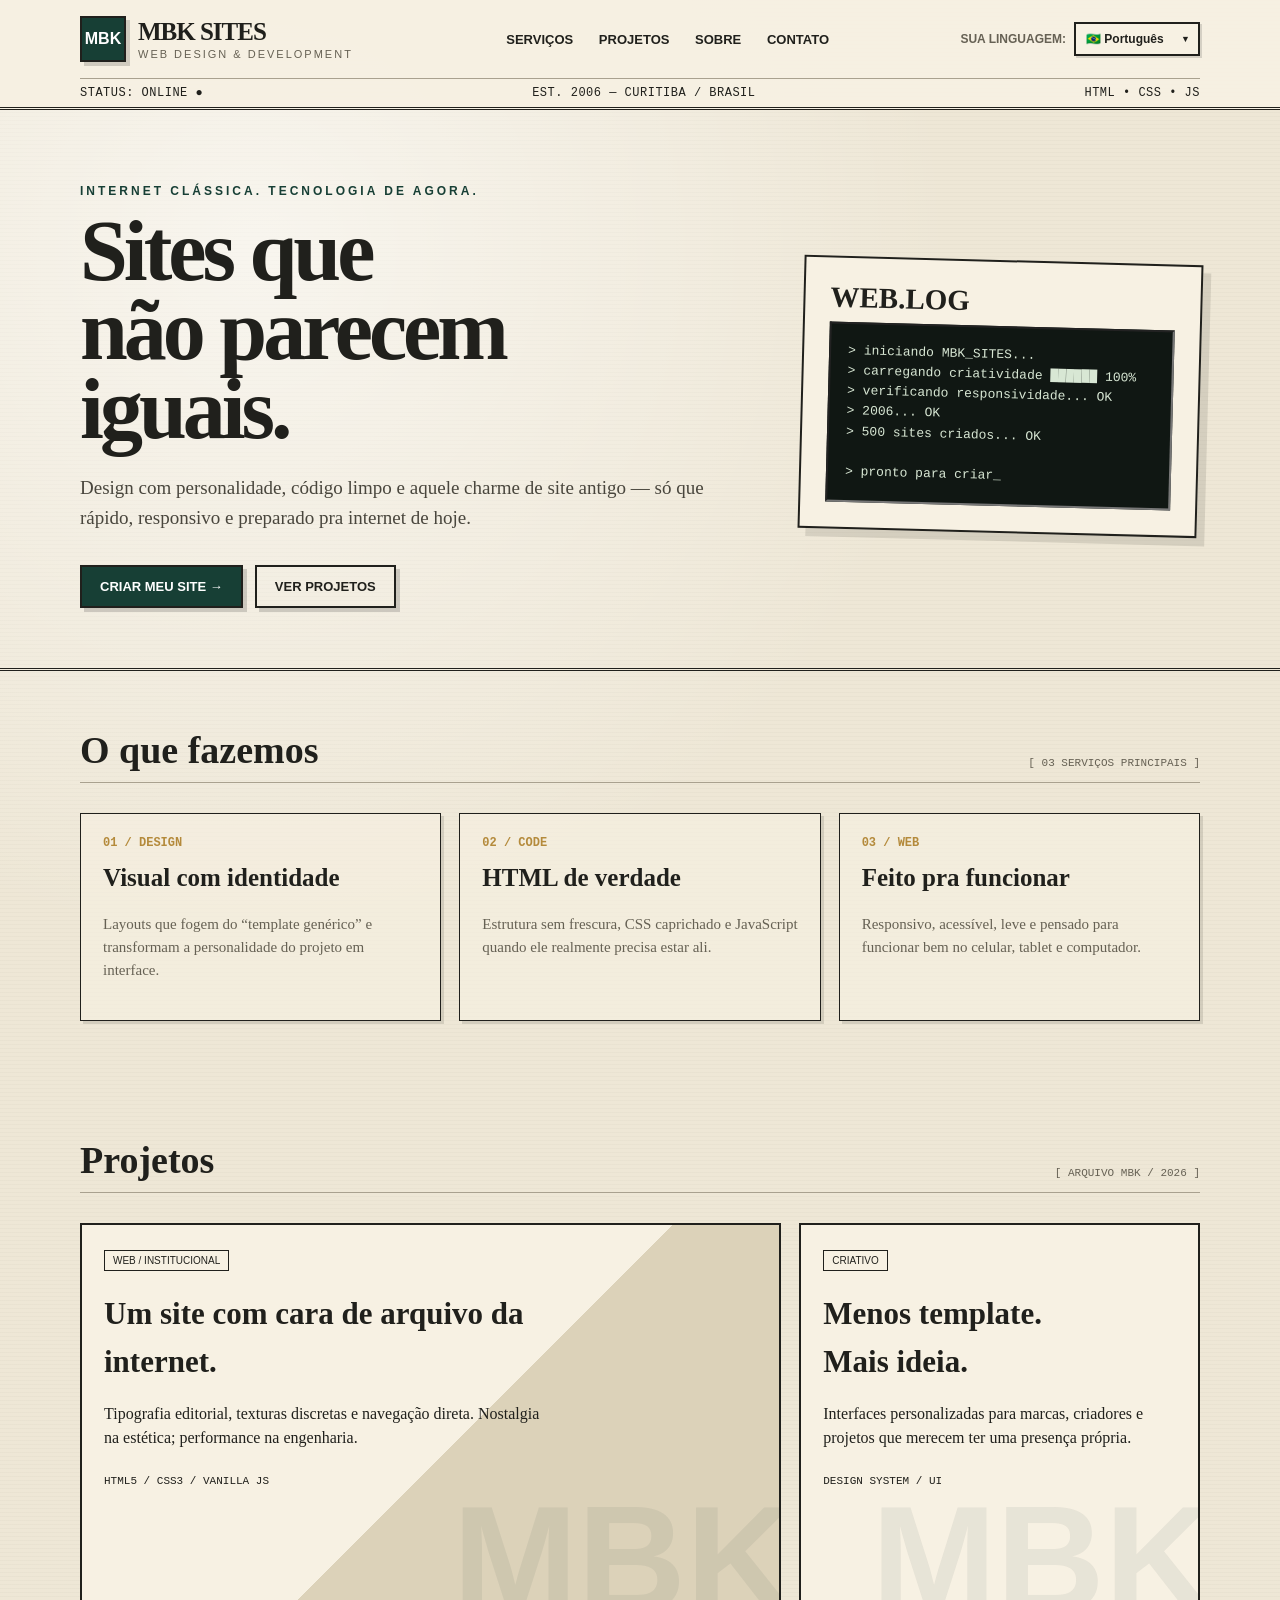
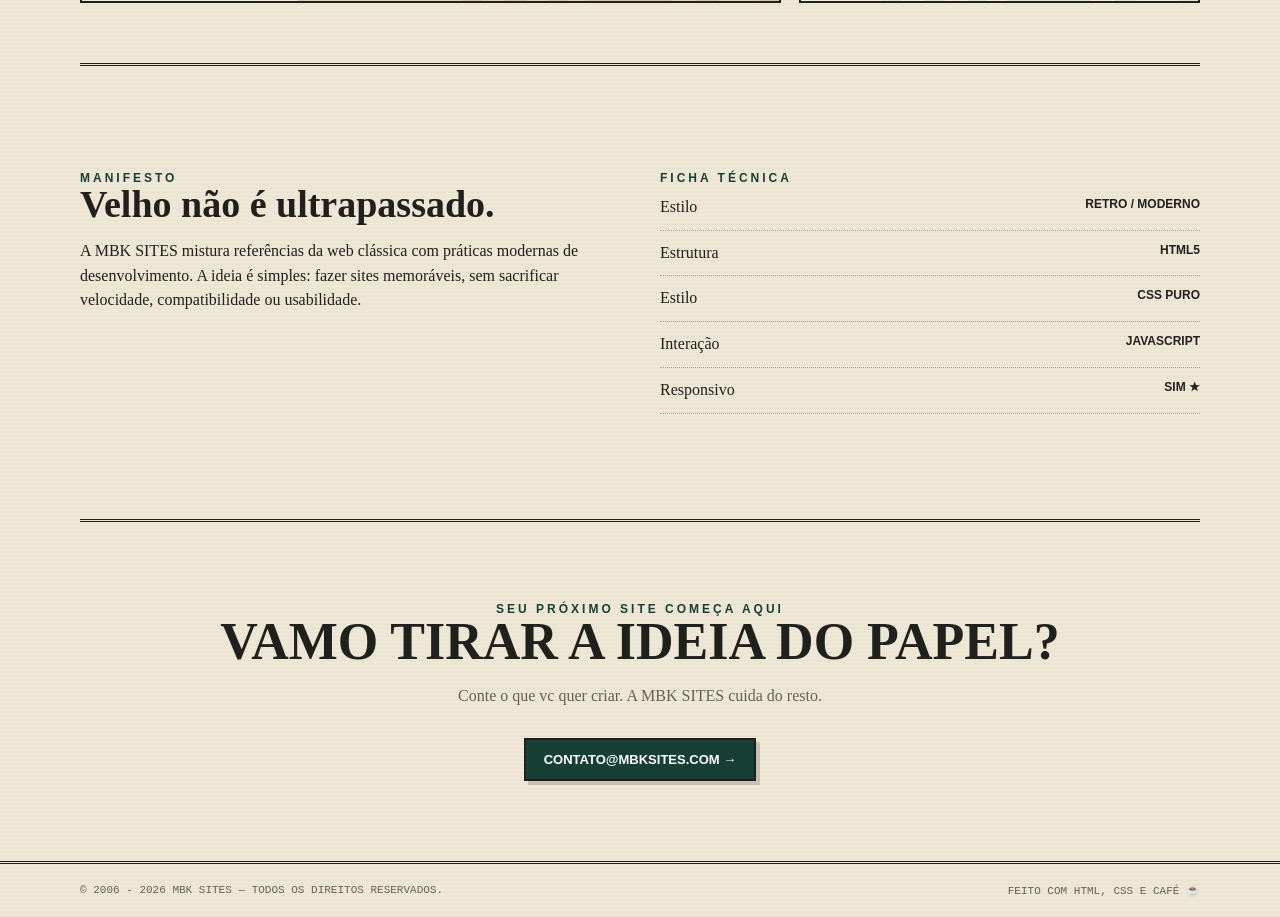
==== commit 1ad2bbaf: "Update index.html" ====
--- a/index.html
+++ b/index.html
@@ -21,7 +21,9 @@
   --shadow:4px 4px 0 rgba(32,32,28,.18);
 }
 
-*{box-sizing:border-box}
+*{
+  box-sizing:border-box;
+}
 
 html{
   scroll-behavior:smooth;
@@ -31,11 +33,7 @@
   margin:0;
   color:var(--ink);
   background:
-    radial-gradient(
-      circle at 20% 10%,
-      rgba(255,255,255,.6),
-      transparent 28%
-    ),
+    radial-gradient(circle at 20% 10%,rgba(255,255,255,.6),transparent 28%),
     repeating-linear-gradient(
       0deg,
       rgba(32,32,28,.025) 0 1px,
@@ -46,16 +44,20 @@
   line-height:1.55;
 }
 
-a{color:inherit}
+a{
+  color:inherit;
+}
 
 .wrap{
   width:min(1120px,92%);
   margin:auto;
 }
 
+/* HEADER */
+
 header{
   border-bottom:3px double var(--ink);
-  background:rgba(247,241,227,.9);
+  background:rgba(247,241,227,.94);
 }
 
 .top{
@@ -113,23 +115,52 @@
   text-decoration:underline;
 }
 
-/* IDIOMAS */
+/* LANGUAGE */
 
 .language-box{
+  position:relative;
   display:flex;
-  justify-content:flex-end;
-  padding:8px 0;
-  border-top:1px solid var(--line);
-}
-
-.language-box select{
-  border:1px solid var(--ink);
+  align-items:center;
+  gap:8px;
+  font:700 12px Arial,sans-serif;
+  text-transform:uppercase;
+}
+
+.language-box label{
+  color:var(--muted);
+  white-space:nowrap;
+}
+
+.language-select{
+  appearance:none;
+  -webkit-appearance:none;
+  border:2px solid var(--ink);
   background:var(--paper2);
   color:var(--ink);
-  padding:6px 9px;
-  font:12px Arial,sans-serif;
+  padding:8px 34px 8px 10px;
+  font:700 12px Arial,sans-serif;
   cursor:pointer;
-}
+  box-shadow:2px 2px 0 rgba(32,32,28,.15);
+}
+
+.language-select:hover{
+  background:#e8dfca;
+}
+
+.language-select:focus{
+  outline:2px solid var(--gold);
+  outline-offset:2px;
+}
+
+.language-box::after{
+  content:"▼";
+  position:absolute;
+  right:10px;
+  pointer-events:none;
+  font-size:9px;
+}
+
+/* TICKER */
 
 .ticker{
   border-top:1px solid var(--line);
@@ -140,6 +171,8 @@
   justify-content:space-between;
   gap:15px;
 }
+
+/* HERO */
 
 .hero{
   padding:74px 0 60px;
@@ -214,7 +247,9 @@
 }
 
 @keyframes blink{
-  50%{opacity:0}
+  50%{
+    opacity:0;
+  }
 }
 
 .rule{
@@ -222,6 +257,8 @@
   border-top:3px double var(--ink);
   margin:0;
 }
+
+/* SECTIONS */
 
 section{
   padding:60px 0;
@@ -248,6 +285,8 @@
   color:var(--muted);
 }
 
+/* SERVICES */
+
 .grid{
   display:grid;
   grid-template-columns:repeat(3,1fr);
@@ -275,6 +314,8 @@
   color:var(--muted);
   font-size:15px;
 }
+
+/* PROJECTS */
 
 .portfolio{
   display:grid;
@@ -332,6 +373,8 @@
   font:11px "Courier New",monospace;
 }
 
+/* ABOUT */
+
 .about{
   display:grid;
   grid-template-columns:1fr 1fr;
@@ -363,6 +406,8 @@
   font-size:12px;
 }
 
+/* CONTACT */
+
 .contact{
   text-align:center;
   padding:80px 20px;
@@ -375,6 +420,8 @@
 .contact p{
   color:var(--muted);
 }
+
+/* FOOTER */
 
 footer{
   border-top:3px double var(--ink);
@@ -389,11 +436,28 @@
   gap:15px;
 }
 
+/* MOBILE */
+
+@media(max-width:1000px){
+
+  .top{
+    flex-wrap:wrap;
+    padding:15px 0;
+  }
+
+  nav{
+    order:3;
+    width:100%;
+    text-align:center;
+  }
+
+  nav a{
+    margin:0 8px;
+  }
+
+}
+
 @media(max-width:800px){
-
-  nav{
-    display:none;
-  }
 
   .hero,
   .portfolio,
@@ -421,8 +485,44 @@
     flex-direction:column;
   }
 
+  .language-box{
+    margin-left:auto;
+  }
+
+  .language-box label{
+    display:none;
+  }
+
+}
+
+@media(max-width:520px){
+
+  .brand strong{
+    font-size:20px;
+  }
+
+  .brand small{
+    font-size:9px;
+  }
+
+  nav{
+    display:flex;
+    justify-content:space-between;
+  }
+
+  nav a{
+    font-size:10px;
+    margin:0;
+  }
+
   .ticker{
     flex-direction:column;
+    gap:3px;
+  }
+
+  .section-title{
+    align-items:flex-start;
+    flex-direction:column;
   }
 
 }
@@ -433,149 +533,122 @@
 
 <header>
 
-<div class="wrap top">
-
-<a class="brand" href="#">
-<span class="logo">MBK</span>
-
-<span>
-<strong>MBK SITES</strong>
-<small>WEB DESIGN &amp; DEVELOPMENT</small>
-</span>
-
-</a>
-
-<nav>
-
-<a href="#servicos" data-i18n="navServices">
-Serviços
-</a>
-
-<a href="#projetos" data-i18n="navProjects">
-Projetos
-</a>
-
-<a href="#sobre" data-i18n="navAbout">
-Sobre
-</a>
-
-<a href="#contato" data-i18n="navContact">
-Contato
-</a>
-
-</nav>
-
-</div>
-
-
-<div class="wrap language-box">
-
-<select id="languageSelector" aria-label="Language">
-
-<option value="pt-BR">🇧🇷 Português</option>
-<option value="en-US">🇺🇸 English</option>
-<option value="es">🇪🇸 Español</option>
-<option value="fr">🇫🇷 Français</option>
-<option value="de">🇩🇪 Deutsch</option>
-<option value="it">🇮🇹 Italiano</option>
-<option value="ja">🇯🇵 日本語</option>
-<option value="ko">🇰🇷 한국어</option>
-<option value="zh">🇨🇳 中文</option>
-<option value="ru">🇷🇺 Русский</option>
-<option value="ar">🇸🇦 العربية</option>
-<option value="nl">🇳🇱 Nederlands</option>
-<option value="pl">🇵🇱 Polski</option>
-<option value="tr">🇹🇷 Türkçe</option>
-<option value="hi">🇮🇳 हिन्दी</option>
-<option value="id">🇮🇩 Bahasa Indonesia</option>
-
-</select>
-
-</div>
-
-
-<div class="wrap ticker">
-
-<span data-i18n="status">
-STATUS: ONLINE ●
-</span>
-
-<span>
-EST. 2006 — CURITIBA / BRASIL - SÃO PAULO / BRASIL
-</span>
-
-<span>
-HTML • CSS • JS
-</span>
-
-</div>
+  <div class="wrap top">
+
+    <a class="brand" href="#">
+      <span class="logo">MBK</span>
+
+      <span>
+        <strong>MBK SITES</strong>
+        <small>WEB DESIGN &amp; DEVELOPMENT</small>
+      </span>
+    </a>
+
+    <nav>
+      <a href="#servicos" data-i18n="navServices">Serviços</a>
+      <a href="#projetos" data-i18n="navProjects">Projetos</a>
+      <a href="#sobre" data-i18n="navAbout">Sobre</a>
+      <a href="#contato" data-i18n="navContact">Contato</a>
+    </nav>
+
+    <!-- SELETOR DE IDIOMA -->
+    <div class="language-box">
+
+      <label for="language" id="languageLabel">
+        Sua linguagem:
+      </label>
+
+      <select id="language" class="language-select">
+
+        <option value="pt">🇧🇷 Português</option>
+        <option value="en">🇺🇸 English</option>
+        <option value="es">🇪🇸 Español</option>
+        <option value="fr">🇫🇷 Français</option>
+        <option value="it">🇮🇹 Italiano</option>
+        <option value="de">🇩🇪 Deutsch</option>
+        <option value="ja">🇯🇵 日本語</option>
+
+      </select>
+
+    </div>
+
+  </div>
+
+  <div class="wrap ticker">
+
+    <span id="statusText">
+      STATUS: ONLINE ●
+    </span>
+
+    <span>
+      EST. 2006 — CURITIBA / BRASIL
+    </span>
+
+    <span>
+      HTML • CSS • JS
+    </span>
+
+  </div>
 
 </header>
 
 
 <main>
 
+<!-- HERO -->
+
 <section class="wrap hero">
 
-<div>
-
-<div class="eyebrow" data-i18n="heroEyebrow">
-Internet clássica. Tecnologia de agora.
-</div>
-
-<h1 data-i18n="heroTitle">
-Sites que<br>
-não parecem<br>
-iguais.
-</h1>
-
-<p data-i18n="heroText">
-Design com personalidade, código limpo e aquele charme de site antigo —
-só que rápido, responsivo e preparado pra internet de hoje.
-</p>
-
-<a class="btn" href="#contato" data-i18n="heroButton">
-CRIAR MEU SITE →
-</a>
-
-<a class="btn alt" href="#projetos" data-i18n="heroProjects">
-VER PROJETOS
-</a>
-
-</div>
-
-
-<aside class="stamp">
-
-<h2>WEB.LOG</h2>
-
-<div class="screen">
-
-&gt; <span data-i18n="logStart">
-iniciando MBK_SITES...
-</span><br>
-
-&gt; <span data-i18n="logCreativity">
-carregando criatividade ██████ 100%
-</span><br>
-
-&gt; <span data-i18n="logResponsive">
-verificando responsividade... OK
-</span><br>
-
-&gt; 2006... OK<br>
-
-&gt; 500 sites criados... OK<br><br>
-
-&gt; <span data-i18n="logReady">
-pronto para criar
-</span>
-
-<span class="cursor">_</span>
-
-</div>
-
-</aside>
+  <div>
+
+    <div class="eyebrow" data-i18n="eyebrow">
+      Internet clássica. Tecnologia de agora.
+    </div>
+
+    <h1 id="heroTitle">
+      Sites que<br>
+      não parecem<br>
+      iguais.
+    </h1>
+
+    <p id="heroText">
+      Design com personalidade, código limpo e aquele charme de site antigo —
+      só que rápido, responsivo e preparado pra internet de hoje.
+    </p>
+
+    <a class="btn" href="#contato" id="createButton">
+      CRIAR MEU SITE →
+    </a>
+
+    <a class="btn alt" href="#projetos" id="projectsButton">
+      VER PROJETOS
+    </a>
+
+  </div>
+
+
+  <aside class="stamp">
+
+    <h2>WEB.LOG</h2>
+
+    <div class="screen">
+
+      &gt; iniciando MBK_SITES...<br>
+
+      &gt; carregando criatividade ██████ 100%<br>
+
+      &gt; verificando responsividade... OK<br>
+
+      &gt; 2006... OK<br>
+
+      &gt; 500 sites criados... OK<br>
+      <br>
+
+      &gt; pronto para criar<span class="cursor">_</span>
+
+    </div>
+
+  </aside>
 
 </section>
 
@@ -583,235 +656,233 @@
 <hr class="rule">
 
 
+<!-- SERVIÇOS -->
+
 <section class="wrap" id="servicos">
 
-<div class="section-title">
-
-<h2 data-i18n="servicesTitle">
-O que fazemos
-</h2>
-
-<span data-i18n="servicesLabel">
-[ 03 SERVIÇOS PRINCIPAIS ]
-</span>
-
-</div>
-
-
-<div class="grid">
-
-<article class="card">
-
-<div class="num">
-01 / DESIGN
-</div>
-
-<h3 data-i18n="service1Title">
-Visual com identidade
-</h3>
-
-<p data-i18n="service1Text">
-Layouts que fogem do “template genérico” e transformam
-a personalidade do projeto em interface.
-</p>
-
-</article>
-
-
-<article class="card">
-
-<div class="num">
-02 / CODE
-</div>
-
-<h3 data-i18n="service2Title">
-HTML de verdade
-</h3>
-
-<p data-i18n="service2Text">
-Estrutura sem frescura, CSS caprichado e JavaScript
-quando ele realmente precisa estar ali.
-</p>
-
-</article>
-
-
-<article class="card">
-
-<div class="num">
-03 / WEB
-</div>
-
-<h3 data-i18n="service3Title">
-Feito pra funcionar
-</h3>
-
-<p data-i18n="service3Text">
-Responsivo, acessível, leve e pensado para funcionar
-bem no celular, tablet e computador.
-</p>
-
-</article>
-
-</div>
+  <div class="section-title">
+
+    <h2 id="servicesTitle">
+      O que fazemos
+    </h2>
+
+    <span id="servicesCount">
+      [ 03 SERVIÇOS PRINCIPAIS ]
+    </span>
+
+  </div>
+
+
+  <div class="grid">
+
+    <article class="card">
+
+      <div class="num">
+        01 / DESIGN
+      </div>
+
+      <h3 id="designTitle">
+        Visual com identidade
+      </h3>
+
+      <p id="designText">
+        Layouts que fogem do “template genérico” e transformam
+        a personalidade do projeto em interface.
+      </p>
+
+    </article>
+
+
+    <article class="card">
+
+      <div class="num">
+        02 / CODE
+      </div>
+
+      <h3 id="codeTitle">
+        HTML de verdade
+      </h3>
+
+      <p id="codeText">
+        Estrutura sem frescura, CSS caprichado e JavaScript
+        quando ele realmente precisa estar ali.
+      </p>
+
+    </article>
+
+
+    <article class="card">
+
+      <div class="num">
+        03 / WEB
+      </div>
+
+      <h3 id="webTitle">
+        Feito pra funcionar
+      </h3>
+
+      <p id="webText">
+        Responsivo, acessível, leve e pensado para funcionar
+        bem no celular, tablet e computador.
+      </p>
+
+    </article>
+
+  </div>
 
 </section>
 
 
+<!-- PROJETOS -->
+
 <section class="wrap" id="projetos">
 
-<div class="section-title">
-
-<h2 data-i18n="projectsTitle">
-Projetos
-</h2>
-
-<span>
-[ ARQUIVO MBK / 2026 ]
-</span>
-
-</div>
-
-
-<div class="portfolio">
-
-<article class="project big">
-
-<span class="tag" data-i18n="projectTag">
-WEB / INSTITUCIONAL
-</span>
-
-<h3 data-i18n="projectTitle">
-Um site com cara de arquivo da internet.
-</h3>
-
-<p data-i18n="projectText">
-Tipografia editorial, texturas discretas e navegação direta.
-Nostalgia na estética; performance na engenharia.
-</p>
-
-<small>
-HTML5 / CSS3 / VANILLA JS
-</small>
-
-</article>
-
-
-<div class="project">
-
-<span class="tag" data-i18n="creativeTag">
-CRIATIVO
-</span>
-
-<h3 data-i18n="creativeTitle">
-Menos template.<br>
-Mais ideia.
-</h3>
-
-<p data-i18n="creativeText">
-Interfaces personalizadas para marcas, criadores e projetos
-que merecem ter uma presença própria.
-</p>
-
-<small>
-DESIGN SYSTEM / UI
-</small>
-
-</div>
-
-</div>
+  <div class="section-title">
+
+    <h2 id="portfolioTitle">
+      Projetos
+    </h2>
+
+    <span id="portfolioArchive">
+      [ ARQUIVO MBK / 2026 ]
+    </span>
+
+  </div>
+
+
+  <div class="portfolio">
+
+    <article class="project big">
+
+      <span class="tag">
+        WEB / INSTITUCIONAL
+      </span>
+
+      <h3 id="projectOneTitle">
+        Um site com cara de arquivo da internet.
+      </h3>
+
+      <p id="projectOneText">
+        Tipografia editorial, texturas discretas e navegação direta.
+        Nostalgia na estética; performance na engenharia.
+      </p>
+
+      <small>
+        HTML5 / CSS3 / VANILLA JS
+      </small>
+
+    </article>
+
+
+    <div class="project">
+
+      <span class="tag">
+        CRIATIVO
+      </span>
+
+      <h3 id="projectTwoTitle">
+        Menos template.<br>
+        Mais ideia.
+      </h3>
+
+      <p id="projectTwoText">
+        Interfaces personalizadas para marcas, criadores e projetos
+        que merecem ter uma presença própria.
+      </p>
+
+      <small>
+        DESIGN SYSTEM / UI
+      </small>
+
+    </div>
+
+  </div>
 
 </section>
 
 
+<!-- SOBRE -->
+
 <section class="wrap about" id="sobre">
 
-<article>
-
-<div class="eyebrow" data-i18n="manifesto">
-Manifesto
-</div>
-
-<h2 data-i18n="aboutTitle">
-Velho não é ultrapassado.
-</h2>
-
-<p data-i18n="aboutText">
-A MBK SITES mistura referências da web clássica com práticas
-modernas de desenvolvimento. A ideia é simples: fazer sites
-memoráveis, sem sacrificar velocidade, compatibilidade ou usabilidade.
-</p>
-
-</article>
-
-
-<article>
-
-<div class="eyebrow" data-i18n="technical">
-Ficha técnica
-</div>
-
-<ul class="facts">
-
-<li>
-<span data-i18n="factStyle">
-Estilo
-</span>
-<b>RETRO / MODERNO</b>
-</li>
-
-<li>
-<span data-i18n="factStructure">
-Estrutura
-</span>
-<b>HTML5</b>
-</li>
-
-<li>
-<span>
-CSS
-</span>
-<b>CSS PURO</b>
-</li>
-
-<li>
-<span data-i18n="factInteraction">
-Interação
-</span>
-<b>JAVASCRIPT</b>
-</li>
-
-<li>
-<span data-i18n="factResponsive">
-Responsivo
-</span>
-<b>SIM ★</b>
-</li>
-
-</ul>
-
-</article>
+  <article>
+
+    <div class="eyebrow" id="manifestoLabel">
+      Manifesto
+    </div>
+
+    <h2 id="manifestoTitle">
+      Velho não é ultrapassado.
+    </h2>
+
+    <p id="manifestoText">
+      A MBK SITES mistura referências da web clássica com práticas
+      modernas de desenvolvimento. A ideia é simples: fazer sites
+      memoráveis, sem sacrificar velocidade, compatibilidade ou usabilidade.
+    </p>
+
+  </article>
+
+
+  <article>
+
+    <div class="eyebrow" id="technicalLabel">
+      Ficha técnica
+    </div>
+
+    <ul class="facts">
+
+      <li>
+        <span id="factStyle">Estilo</span>
+        <b>RETRO / MODERNO</b>
+      </li>
+
+      <li>
+        <span id="factStructure">Estrutura</span>
+        <b>HTML5</b>
+      </li>
+
+      <li>
+        <span id="factCss">Estilo</span>
+        <b>CSS PURO</b>
+      </li>
+
+      <li>
+        <span id="factInteraction">Interação</span>
+        <b>JAVASCRIPT</b>
+      </li>
+
+      <li>
+        <span id="factResponsive">Responsivo</span>
+        <b>SIM ★</b>
+      </li>
+
+    </ul>
+
+  </article>
 
 </section>
 
 
+<!-- CONTATO -->
+
 <section class="contact" id="contato">
 
-<div class="eyebrow" data-i18n="contactEyebrow">
-Seu próximo site começa aqui
-</div>
-
-<h2 data-i18n="contactTitle">
-VAMO TIRAR A IDEIA DO PAPEL?
-</h2>
-
-<p data-i18n="contactText">
-Conte o que vc quer criar. A MBK SITES cuida do resto.
-</p>
-
-<a class="btn" href="mailto:contato@mbksites.com">
-CONTATO@MBKSITES.COM →
-</a>
+  <div class="eyebrow" id="contactEyebrow">
+    Seu próximo site começa aqui
+  </div>
+
+  <h2 id="contactTitle">
+    VAMO TIRAR A IDEIA DO PAPEL?
+  </h2>
+
+  <p id="contactText">
+    Conte o que vc quer criar. A MBK SITES cuida do resto.
+  </p>
+
+  <a class="btn" href="mailto:contato@mbksites.com">
+    CONTATO@MBKSITES.COM →
+  </a>
 
 </section>
 
@@ -820,1067 +891,640 @@
 
 <footer>
 
-<div class="wrap">
-
-<span>
-© 2006 - 2026 MBK SITES — TODOS OS DIREITOS RESERVADOS.
-</span>
-
-<span>
-FEITO COM HTML, CSS E CAFÉ ☕
-</span>
-
-</div>
+  <div class="wrap">
+
+    <span id="copyright">
+      © 2006 - 2026 MBK SITES — TODOS OS DIREITOS RESERVADOS.
+    </span>
+
+    <span>
+      FEITO COM HTML, CSS E CAFÉ ☕
+    </span>
+
+  </div>
 
 </footer>
 
 
 <script>
 
+/* =========================================================
+   SISTEMA DE IDIOMAS — MBK SITES
+========================================================= */
+
 const translations = {
 
-"pt-BR":{
-
-navServices:"Serviços",
-navProjects:"Projetos",
-navAbout:"Sobre",
-navContact:"Contato",
-
-status:"STATUS: ONLINE ●",
-
-heroEyebrow:"Internet clássica. Tecnologia de agora.",
-
-heroTitle:"Sites que<br>não parecem<br>iguais.",
-
-heroText:"Design com personalidade, código limpo e aquele charme de site antigo — só que rápido, responsivo e preparado pra internet de hoje.",
-
-heroButton:"CRIAR MEU SITE →",
-heroProjects:"VER PROJETOS",
-
-logStart:"iniciando MBK_SITES...",
-logCreativity:"carregando criatividade ██████ 100%",
-logResponsive:"verificando responsividade... OK",
-logReady:"pronto para criar",
-
-servicesTitle:"O que fazemos",
-servicesLabel:"[ 03 SERVIÇOS PRINCIPAIS ]",
-
-service1Title:"Visual com identidade",
-service1Text:"Layouts que fogem do “template genérico” e transformam a personalidade do projeto em interface.",
-
-service2Title:"HTML de verdade",
-service2Text:"Estrutura sem frescura, CSS caprichado e JavaScript quando ele realmente precisa estar ali.",
-
-service3Title:"Feito pra funcionar",
-service3Text:"Responsivo, acessível, leve e pensado para funcionar bem no celular, tablet e computador.",
-
-projectsTitle:"Projetos",
-projectTag:"WEB / INSTITUCIONAL",
-projectTitle:"Um site com cara de arquivo da internet.",
-projectText:"Tipografia editorial, texturas discretas e navegação direta. Nostalgia na estética; performance na engenharia.",
-
-creativeTag:"CRIATIVO",
-creativeTitle:"Menos template.<br>Mais ideia.",
-creativeText:"Interfaces personalizadas para marcas, criadores e projetos que merecem ter uma presença própria.",
-
-manifesto:"Manifesto",
-aboutTitle:"Velho não é ultrapassado.",
-aboutText:"A MBK SITES mistura referências da web clássica com práticas modernas de desenvolvimento. A ideia é simples: fazer sites memoráveis, sem sacrificar velocidade, compatibilidade ou usabilidade.",
-
-technical:"Ficha técnica",
-factStyle:"Estilo",
-factStructure:"Estrutura",
-factInteraction:"Interação",
-factResponsive:"Responsivo",
-
-contactEyebrow:"Seu próximo site começa aqui",
-contactTitle:"VAMO TIRAR A IDEIA DO PAPEL?",
-contactText:"Conte o que vc quer criar. A MBK SITES cuida do resto."
-
-},
-
-"en-US":{
-
-navServices:"Services",
-navProjects:"Projects",
-navAbout:"About",
-navContact:"Contact",
-
-status:"STATUS: ONLINE ●",
-
-heroEyebrow:"Classic internet. Modern technology.",
-
-heroTitle:"Websites that<br>don't look<br>the same.",
-
-heroText:"Personality-driven design, clean code and the charm of old-school websites — fast, responsive and built for today's internet.",
-
-heroButton:"CREATE MY WEBSITE →",
-heroProjects:"VIEW PROJECTS",
-
-logStart:"starting MBK_SITES...",
-logCreativity:"loading creativity ██████ 100%",
-logResponsive:"checking responsiveness... OK",
-logReady:"ready to create",
-
-servicesTitle:"What we do",
-servicesLabel:"[ 03 MAIN SERVICES ]",
-
-service1Title:"Identity-driven design",
-service1Text:"Layouts that escape generic templates and turn the personality of a project into an interface.",
-
-service2Title:"Real HTML",
-service2Text:"Clean structure, carefully crafted CSS and JavaScript only when it actually belongs there.",
-
-service3Title:"Built to work",
-service3Text:"Responsive, accessible, lightweight and designed for phones, tablets and computers.",
-
-projectsTitle:"Projects",
-projectTag:"WEB / CORPORATE",
-projectTitle:"A website that feels like an internet archive.",
-projectText:"Editorial typography, subtle textures and direct navigation. Nostalgia in the aesthetics; performance in the engineering.",
-
-creativeTag:"CREATIVE",
-creativeTitle:"Less template.<br>More ideas.",
-creativeText:"Custom interfaces for brands, creators and projects that deserve a unique presence.",
-
-manifesto:"Manifesto",
-aboutTitle:"Old doesn't mean outdated.",
-aboutText:"MBK SITES combines classic web references with modern development practices. The idea is simple: create memorable websites without sacrificing speed, compatibility or usability.",
-
-technical:"Technical sheet",
-factStyle:"Style",
-factStructure:"Structure",
-factInteraction:"Interaction",
-factResponsive:"Responsive",
-
-contactEyebrow:"Your next website starts here",
-contactTitle:"LET'S GET THAT IDEA OFF PAPER.",
-contactText:"Tell us what you want to create. MBK SITES takes care of the rest."
-
-},
-
-"es":{
-
-navServices:"Servicios",
-navProjects:"Proyectos",
-navAbout:"Nosotros",
-navContact:"Contacto",
-
-status:"ESTADO: ONLINE ●",
-
-heroEyebrow:"Internet clásica. Tecnología de ahora.",
-
-heroTitle:"Sitios que<br>no parecen<br>iguales.",
-
-heroText:"Diseño con personalidad, código limpio y ese encanto de los sitios antiguos — rápido, responsive y preparado para internet.",
-
-heroButton:"CREAR MI SITIO →",
-heroProjects:"VER PROYECTOS",
-
-logStart:"iniciando MBK_SITES...",
-logCreativity:"cargando creatividad ██████ 100%",
-logResponsive:"comprobando responsividad... OK",
-logReady:"listo para crear",
-
-servicesTitle:"Lo que hacemos",
-servicesLabel:"[ 03 SERVICIOS PRINCIPALES ]",
-
-service1Title:"Diseño con identidad",
-service1Text:"Diseños que escapan de las plantillas genéricas y convierten la personalidad del proyecto en interfaz.",
-
-service2Title:"HTML de verdad",
-service2Text:"Estructura limpia, CSS cuidado y JavaScript cuando realmente es necesario.",
-
-service3Title:"Hecho para funcionar",
-service3Text:"Responsive, accesible, ligero y pensado para móviles, tablets y ordenadores.",
-
-projectsTitle:"Proyectos",
-projectTag:"WEB / INSTITUCIONAL",
-projectTitle:"Un sitio con aspecto de archivo de internet.",
-projectText:"Tipografía editorial, texturas discretas y navegación directa. Nostalgia en la estética; rendimiento en la ingeniería.",
-
-creativeTag:"CREATIVO",
-creativeTitle:"Menos plantilla.<br>Más ideas.",
-creativeText:"Interfaces personalizadas para marcas, creadores y proyectos que merecen una presencia propia.",
-
-manifesto:"Manifiesto",
-aboutTitle:"Viejo no significa anticuado.",
-aboutText:"MBK SITES mezcla referencias de la web clásica con prácticas modernas de desarrollo.",
-
-technical:"Ficha técnica",
-factStyle:"Estilo",
-factStructure:"Estructura",
-factInteraction:"Interacción",
-factResponsive:"Responsive",
-
-contactEyebrow:"Tu próximo sitio comienza aquí",
-contactTitle:"¿SACAMOS LA IDEA DEL PAPEL?",
-contactText:"Cuéntanos qué quieres crear. MBK SITES se encarga del resto."
-
-},
-
-"fr":{
-
-navServices:"Services",
-navProjects:"Projets",
-navAbout:"À propos",
-navContact:"Contact",
-
-status:"STATUT : EN LIGNE ●",
-
-heroEyebrow:"Internet classique. Technologie moderne.",
-
-heroTitle:"Des sites qui<br>ne se ressemblent<br>pas.",
-
-heroText:"Un design avec personnalité, du code propre et le charme des anciens sites web — rapide, responsive et moderne.",
-
-heroButton:"CRÉER MON SITE →",
-heroProjects:"VOIR LES PROJETS",
-
-logStart:"démarrage de MBK_SITES...",
-logCreativity:"chargement de la créativité ██████ 100%",
-logResponsive:"vérification responsive... OK",
-logReady:"prêt à créer",
-
-servicesTitle:"Ce que nous faisons",
-servicesLabel:"[ 03 SERVICES PRINCIPAUX ]",
-
-service1Title:"Design avec identité",
-service1Text:"Des interfaces qui évitent les modèles génériques et donnent une véritable personnalité au projet.",
-
-service2Title:"Du vrai HTML",
-service2Text:"Une structure propre, du CSS soigné et du JavaScript seulement lorsque nécessaire.",
-
-service3Title:"Conçu pour fonctionner",
-service3Text:"Responsive, accessible, léger et conçu pour tous les écrans.",
-
-projectsTitle:"Projets",
-
-projectTag:"WEB / INSTITUTIONNEL",
-projectTitle:"Un site qui ressemble à une archive d'internet.",
-projectText:"Typographie éditoriale, textures discrètes et navigation directe.",
-
-creativeTag:"CRÉATIF",
-creativeTitle:"Moins de modèles.<br>Plus d'idées.",
-creativeText:"Des interfaces personnalisées pour les marques et créateurs.",
-
-manifesto:"Manifeste",
-aboutTitle:"Ancien ne veut pas dire dépassé.",
-aboutText:"MBK SITES mélange les références du web classique avec les pratiques modernes du développement.",
-
-technical:"Fiche technique",
-factStyle:"Style",
-factStructure:"Structure",
-factInteraction:"Interaction",
-factResponsive:"Responsive",
-
-contactEyebrow:"Votre prochain site commence ici",
-contactTitle:"ON SORT L'IDÉE DU PAPIER ?",
-contactText:"Dites-nous ce que vous voulez créer. MBK SITES s'occupe du reste."
-
-},
-
-"de":{
-
-navServices:"Leistungen",
-navProjects:"Projekte",
-navAbout:"Über uns",
-navContact:"Kontakt",
-
-status:"STATUS: ONLINE ●",
-
-heroEyebrow:"Klassisches Internet. Moderne Technologie.",
-
-heroTitle:"Websites, die<br>nicht gleich<br>aussehen.",
-
-heroText:"Persönliches Design, sauberer Code und der Charme klassischer Websites — schnell, responsiv und modern.",
-
-heroButton:"MEINE WEBSITE ERSTELLEN →",
-heroProjects:"PROJEKTE ANSEHEN",
-
-servicesTitle:"Was wir machen",
-servicesLabel:"[ 03 HAUPTLEISTUNGEN ]",
-
-service1Title:"Design mit Identität",
-service1Text:"Layouts, die sich von generischen Templates abheben und Persönlichkeit zeigen.",
-
-service2Title:"Echtes HTML",
-service2Text:"Saubere Struktur, sorgfältiges CSS und JavaScript nur dort, wo es sinnvoll ist.",
-
-service3Title:"Funktioniert einfach",
-service3Text:"Responsiv, zugänglich, schnell und für alle Geräte entwickelt.",
-
-projectsTitle:"Projekte",
-
-projectTag:"WEB / INSTITUTIONELL",
-projectTitle:"Eine Website wie ein Internetarchiv.",
-
-creativeTag:"KREATIV",
-creativeTitle:"Weniger Template.<br>Mehr Idee.",
-
-manifesto:"Manifest",
-aboutTitle:"Alt bedeutet nicht veraltet.",
-aboutText:"MBK SITES verbindet klassische Webästhetik mit moderner Entwicklung.",
-
-technical:"Technische Daten",
-factStyle:"Stil",
-factStructure:"Struktur",
-factInteraction:"Interaktion",
-factResponsive:"Responsiv",
-
-contactEyebrow:"Deine nächste Website beginnt hier",
-contactTitle:"HOLEN WIR DIE IDEE AUS DEM PAPIER?",
-contactText:"Erzähle uns, was du erstellen möchtest."
-
-},
-
-"it":{
-
-navServices:"Servizi",
-navProjects:"Progetti",
-navAbout:"Chi siamo",
-navContact:"Contatti",
-
-status:"STATO: ONLINE ●",
-
-heroEyebrow:"Internet classica. Tecnologia moderna.",
-
-heroTitle:"Siti che<br>non sembrano<br>uguali.",
-
-heroText:"Design con personalità, codice pulito e il fascino dei vecchi siti web — veloce, responsive e moderno.",
-
-heroButton:"CREA IL MIO SITO →",
-heroProjects:"VEDI I PROGETTI",
-
-servicesTitle:"Cosa facciamo",
-servicesLabel:"[ 03 SERVIZI PRINCIPALI ]",
-
-service1Title:"Design con identità",
-service1Text:"Layout che evitano i template generici e trasformano la personalità del progetto in interfaccia.",
-
-service2Title:"HTML vero",
-service2Text:"Struttura pulita, CSS curato e JavaScript solo quando serve.",
-
-service3Title:"Creato per funzionare",
-service3Text:"Responsive, accessibile, leggero e pensato per ogni dispositivo.",
-
-projectsTitle:"Progetti",
-
-projectTag:"WEB / ISTITUZIONALE",
-projectTitle:"Un sito dall'aspetto di un archivio internet.",
-
-creativeTag:"CREATIVO",
-creativeTitle:"Meno template.<br>Più idee.",
-
-manifesto:"Manifesto",
-aboutTitle:"Vecchio non significa superato.",
-aboutText:"MBK SITES unisce riferimenti del web classico a pratiche moderne di sviluppo.",
-
-technical:"Scheda tecnica",
-factStyle:"Stile",
-factStructure:"Struttura",
-factInteraction:"Interazione",
-factResponsive:"Responsive",
-
-contactEyebrow:"Il tuo prossimo sito inizia qui",
-contactTitle:"PORTIAMO L'IDEA FUORI DAL FOGLIO?",
-contactText:"Raccontaci cosa vuoi creare."
-
-},
-
-"ja":{
-
-navServices:"サービス",
-navProjects:"プロジェクト",
-navAbout:"私たちについて",
-navContact:"お問い合わせ",
-
-status:"ステータス: ONLINE ●",
-
-heroEyebrow:"クラシックなインターネット。現代のテクノロジー。",
-
-heroTitle:"同じようには<br>見えない<br>ウェブサイト。",
-
-heroText:"個性のあるデザイン、クリーンなコード、昔のウェブサイトの魅力。高速でレスポンシブ、現代のウェブに対応します。",
-
-heroButton:"サイトを作る →",
-heroProjects:"プロジェクトを見る",
-
-servicesTitle:"私たちができること",
-servicesLabel:"[ 主要サービス 03 ]",
-
-service1Title:"個性的なデザイン",
-service1Text:"ありきたりなテンプレートを避け、プロジェクトの個性をインターフェースにします。",
-
-service2Title:"本物のHTML",
-service2Text:"クリーンな構造、丁寧なCSS、必要な場合だけJavaScriptを使用します。",
-
-service3Title:"使えるサイト",
-service3Text:"レスポンシブ、軽量でスマートフォンからPCまで対応します。",
-
-projectsTitle:"プロジェクト",
-
-projectTag:"WEB / CORPORATE",
-projectTitle:"インターネットアーカイブのようなウェブサイト。",
-
-creativeTag:"クリエイティブ",
-creativeTitle:"テンプレートを減らす。<br>アイデアを増やす。",
-
-manifesto:"マニフェスト",
-aboutTitle:"古いことは時代遅れではない。",
-aboutText:"MBK SITESはクラシックなウェブの美学と現代的な開発技術を組み合わせます。",
-
-technical:"技術仕様",
-factStyle:"スタイル",
-factStructure:"構造",
-factInteraction:"インタラクション",
-factResponsive:"レスポンシブ",
-
-contactEyebrow:"次のウェブサイトはここから",
-contactTitle:"アイデアを形にしよう。",
-contactText:"作りたいものを教えてください。"
-
-},
-
-"ko":{
-
-navServices:"서비스",
-navProjects:"프로젝트",
-navAbout:"소개",
-navContact:"연락처",
-
-status:"상태: ONLINE ●",
-
-heroEyebrow:"클래식 인터넷. 현대 기술.",
-
-heroTitle:"똑같아 보이지<br>않는<br>웹사이트.",
-
-heroText:"개성 있는 디자인과 깔끔한 코드, 오래된 웹의 매력을 현대적인 속도와 반응형 기술로 구현합니다.",
-
-heroButton:"웹사이트 만들기 →",
-heroProjects:"프로젝트 보기",
-
-servicesTitle:"우리가 하는 일",
-servicesLabel:"[ 주요 서비스 03 ]",
-
-service1Title:"개성 있는 디자인",
-service1Text:"평범한 템플릿을 벗어나 프로젝트의 개성을 인터페이스로 표현합니다.",
-
-service2Title:"진짜 HTML",
-service2Text:"깔끔한 구조와 세심한 CSS, 필요한 경우에만 JavaScript를 사용합니다.",
-
-service3Title:"제대로 작동하도록",
-service3Text:"모바일, 태블릿, PC에서 빠르고 편리하게 사용할 수 있습니다.",
-
-projectsTitle:"프로젝트",
-
-projectTag:"WEB / INSTITUTIONAL",
-projectTitle:"인터넷 아카이브 같은 웹사이트.",
-
-creativeTag:"CREATIVE",
-creativeTitle:"템플릿은 줄이고.<br>아이디어는 더하고.",
-
-manifesto:"매니페스토",
-aboutTitle:"오래됐다고 낡은 것은 아닙니다.",
-aboutText:"MBK SITES는 클래식 웹의 감성과 현대적인 개발 방식을 결합합니다.",
-
-technical:"기술 사양",
-factStyle:"스타일",
-factStructure:"구조",
-factInteraction:"인터랙션",
-factResponsive:"반응형",
-
-contactEyebrow:"당신의 다음 웹사이트가 시작됩니다",
-contactTitle:"아이디어를 현실로 만들어볼까요?",
-contactText:"만들고 싶은 것을 알려주세요."
-
-},
-
-"zh":{
-
-navServices:"服务",
-navProjects:"项目",
-navAbout:"关于",
-navContact:"联系",
-
-status:"状态：在线 ●",
-
-heroEyebrow:"经典互联网。现代技术。",
-
-heroTitle:"不一样的<br>网站。",
-
-heroText:"有个性的设计、干净的代码，以及经典网页的魅力，同时拥有现代互联网的速度和响应式体验。",
-
-heroButton:"创建我的网站 →",
-heroProjects:"查看项目",
-
-servicesTitle:"我们做什么",
-servicesLabel:"[ 03 项主要服务 ]",
-
-service1Title:"个性化设计",
-service1Text:"拒绝千篇一律的模板，让项目的个性成为界面的一部分。",
-
-service2Title:"真正的 HTML",
-service2Text:"清晰的结构、精心设计的 CSS，以及真正需要时才使用的 JavaScript。",
-
-service3Title:"为实际使用而生",
-service3Text:"响应式、轻量，并适用于手机、平板和电脑。",
-
-projectsTitle:"项目",
-
-projectTag:"WEB / 企业",
-projectTitle:"像互联网档案馆一样的网站。",
-
-creativeTag:"创意",
-creativeTitle:"少一点模板。<br>多一点想法。",
-
-manifesto:"宣言",
-aboutTitle:"老，并不意味着过时。",
-aboutText:"MBK SITES 将经典网页美学与现代开发实践结合起来。",
-
-technical:"技术资料",
-factStyle:"风格",
-factStructure:"结构",
-factInteraction:"交互",
-factResponsive:"响应式",
-
-contactEyebrow:"你的下一个网站从这里开始",
-contactTitle:"让我们把想法变成现实。",
-contactText:"告诉我们你想创建什么。"
-
-},
-
-"ru":{
-
-navServices:"Услуги",
-navProjects:"Проекты",
-navAbout:"О нас",
-navContact:"Контакты",
-
-status:"СТАТУС: ONLINE ●",
-
-heroEyebrow:"Классический интернет. Современные технологии.",
-
-heroTitle:"Сайты, которые<br>не выглядят<br>одинаково.",
-
-heroText:"Индивидуальный дизайн, чистый код и атмосфера старого интернета — быстро, адаптивно и современно.",
-
-heroButton:"СОЗДАТЬ САЙТ →",
-heroProjects:"СМОТРЕТЬ ПРОЕКТЫ",
-
-servicesTitle:"Что мы делаем",
-servicesLabel:"[ 03 ОСНОВНЫЕ УСЛУГИ ]",
-
-service1Title:"Дизайн с характером",
-service1Text:"Макеты без шаблонной скуки, созданные вокруг личности проекта.",
-
-service2Title:"Настоящий HTML",
-service2Text:"Чистая структура, аккуратный CSS и JavaScript только там, где он действительно нужен.",
-
-service3Title:"Создано для работы",
-service3Text:"Адаптивно, быстро и удобно на телефоне, планшете и компьютере.",
-
-projectsTitle:"Проекты",
-
-projectTag:"WEB / КОРПОРАТИВНЫЙ",
-projectTitle:"Сайт, похожий на интернет-архив.",
-
-creativeTag:"КРЕАТИВ",
-creativeTitle:"Меньше шаблонов.<br>Больше идей.",
-
-manifesto:"Манифест",
-aboutTitle:"Старое не значит устаревшее.",
-aboutText:"MBK SITES объединяет эстетику классического веба с современными технологиями.",
-
-technical:"Техническая информация",
-factStyle:"Стиль",
-factStructure:"Структура",
-factInteraction:"Интерактивность",
-factResponsive:"Адаптивность",
-
-contactEyebrow:"Ваш следующий сайт начинается здесь",
-contactTitle:"ПРЕВРАТИМ ИДЕЮ В САЙТ?",
-contactText:"Расскажите, что вы хотите создать."
-
-},
-
-"ar":{
-
-navServices:"الخدمات",
-navProjects:"المشاريع",
-navAbout:"من نحن",
-navContact:"اتصل بنا",
-
-status:"الحالة: متصل ●",
-
-heroEyebrow:"إنترنت كلاسيكي. تقنية حديثة.",
-
-heroTitle:"مواقع لا<br>تبدو<br>متشابهة.",
-
-heroText:"تصميم بشخصية، كود نظيف، وسحر مواقع الإنترنت القديمة — مع سرعة واستجابة تناسب الإنترنت الحديث.",
-
-heroButton:"أنشئ موقعي →",
-heroProjects:"شاهد المشاريع",
-
-servicesTitle:"ماذا نفعل",
-servicesLabel:"[ 03 خدمات رئيسية ]",
-
-service1Title:"تصميم بهوية",
-service1Text:"تصاميم تبتعد عن القوالب الجاهزة وتحول شخصية المشروع إلى واجهة.",
-
-service2Title:"HTML حقيقي",
-service2Text:"هيكل نظيف وCSS متقن وJavaScript عند الحاجة فقط.",
-
-service3Title:"مصمم ليعمل",
-service3Text:"متجاوب وسريع ومناسب للهاتف والكمبيوتر.",
-
-projectsTitle:"المشاريع",
-
-projectTag:"WEB / مؤسسي",
-projectTitle:"موقع يبدو كأرشيف للإنترنت.",
-
-creativeTag:"إبداعي",
-creativeTitle:"قوالب أقل.<br>أفكار أكثر.",
-
-manifesto:"بيان",
-aboutTitle:"قديم لا يعني متجاوزاً.",
-aboutText:"تجمع MBK SITES بين جماليات الويب الكلاسيكي وممارسات التطوير الحديثة.",
-
-technical:"المواصفات التقنية",
-factStyle:"النمط",
-factStructure:"البنية",
-factInteraction:"التفاعل",
-factResponsive:"متجاوب",
-
-contactEyebrow:"موقعك القادم يبدأ هنا",
-contactTitle:"هل نحول الفكرة إلى حقيقة؟",
-contactText:"أخبرنا بما تريد إنشاءه."
-
-},
-
-"nl":{
-
-navServices:"Diensten",
-navProjects:"Projecten",
-navAbout:"Over ons",
-navContact:"Contact",
-
-status:"STATUS: ONLINE ●",
-
-heroEyebrow:"Klassiek internet. Moderne technologie.",
-
-heroTitle:"Websites die<br>niet hetzelfde<br>lijken.",
-
-heroText:"Persoonlijk ontwerp, schone code en de charme van klassieke websites — snel, responsive en modern.",
-
-heroButton:"MIJN WEBSITE MAKEN →",
-heroProjects:"PROJECTEN BEKIJKEN",
-
-servicesTitle:"Wat we doen",
-servicesLabel:"[ 03 HOOFDDIENSTEN ]",
-
-service1Title:"Design met identiteit",
-service1Text:"Layouts die generieke templates vermijden en de persoonlijkheid van het project tonen.",
-
-service2Title:"Echte HTML",
-service2Text:"Schone structuur, verzorgde CSS en JavaScript wanneer het echt nodig is.",
-
-service3Title:"Gemaakt om te werken",
-service3Text:"Responsive, toegankelijk en lichtgewicht.",
-
-projectsTitle:"Projecten",
-
-projectTag:"WEB / INSTITUTIONEEL",
-projectTitle:"Een website met het gevoel van een internetarchief.",
-
-creativeTag:"CREATIEF",
-creativeTitle:"Minder template.<br>Meer idee.",
-
-manifesto:"Manifest",
-aboutTitle:"Oud betekent niet verouderd.",
-aboutText:"MBK SITES combineert klassieke webesthetiek met moderne ontwikkeling.",
-
-technical:"Technische fiche",
-factStyle:"Stijl",
-factStructure:"Structuur",
-factInteraction:"Interactie",
-factResponsive:"Responsive",
-
-contactEyebrow:"Je volgende website begint hier",
-contactTitle:"ZULLEN WE HET IDEE REALISEREN?",
-contactText:"Vertel ons wat je wilt maken."
-
-},
-
-"pl":{
-
-navServices:"Usługi",
-navProjects:"Projekty",
-navAbout:"O nas",
-navContact:"Kontakt",
-
-status:"STATUS: ONLINE ●",
-
-heroEyebrow:"Klasyczny internet. Nowoczesna technologia.",
-
-heroTitle:"Strony, które<br>nie wyglądają<br>tak samo.",
-
-heroText:"Design z charakterem, czysty kod i klimat dawnych stron internetowych — szybko, responsywnie i nowocześnie.",
-
-heroButton:"STWÓRZ MOJĄ STRONĘ →",
-heroProjects:"ZOBACZ PROJEKTY",
-
-servicesTitle:"Co robimy",
-servicesLabel:"[ 03 GŁÓWNE USŁUGI ]",
-
-service1Title:"Design z tożsamością",
-service1Text:"Projekty, które unikają generycznych szablonów.",
-
-service2Title:"Prawdziwy HTML",
-service2Text:"Czysta struktura, dopracowany CSS i JavaScript tylko wtedy, gdy jest potrzebny.",
-
-service3Title:"Stworzone do działania",
-service3Text:"Responsywne, lekkie i dostępne na każdym urządzeniu.",
-
-projectsTitle:"Projekty",
-
-projectTag:"WEB / INSTYTUCJONALNE",
-projectTitle:"Strona wyglądająca jak archiwum internetu.",
-
-creativeTag:"KREATYWNE",
-creativeTitle:"Mniej szablonu.<br>Więcej pomysłu.",
-
-manifesto:"Manifest",
-aboutTitle:"Stare nie znaczy przestarzałe.",
-aboutText:"MBK SITES łączy klasyczną estetykę internetu z nowoczesnym tworzeniem stron.",
-
-technical:"Specyfikacja",
-factStyle:"Styl",
-factStructure:"Struktura",
-factInteraction:"Interakcja",
-factResponsive:"Responsywność",
-
-contactEyebrow:"Twoja następna strona zaczyna się tutaj",
-contactTitle:"PRZENIEŚMY POMYSŁ DO SIECI.",
-contactText:"Powiedz nam, co chcesz stworzyć."
-
-},
-
-"tr":{
-
-navServices:"Hizmetler",
-navProjects:"Projeler",
-navAbout:"Hakkımızda",
-navContact:"İletişim",
-
-status:"DURUM: ONLINE ●",
-
-heroEyebrow:"Klasik internet. Modern teknoloji.",
-
-heroTitle:"Aynı görünmeyen<br>web<br>siteleri.",
-
-heroText:"Kişilik sahibi tasarım, temiz kod ve eski internetin havası — hızlı, responsive ve modern.",
-
-heroButton:"SİTEMİ OLUŞTUR →",
-heroProjects:"PROJELERİ GÖR",
-
-servicesTitle:"Ne yapıyoruz",
-servicesLabel:"[ 03 ANA HİZMET ]",
-
-service1Title:"Kimlik sahibi tasarım",
-service1Text:"Genel şablonlardan uzak, projenin karakterini yansıtan arayüzler.",
-
-service2Title:"Gerçek HTML",
-service2Text:"Temiz yapı, özenli CSS ve gerektiğinde JavaScript.",
-
-service3Title:"Çalışmak için tasarlandı",
-service3Text:"Responsive, hafif ve tüm cihazlara uygun.",
-
-projectsTitle:"Projeler",
-
-projectTag:"WEB / KURUMSAL",
-projectTitle:"İnternet arşivi hissi veren bir site.",
-
-creativeTag:"YARATICI",
-creativeTitle:"Daha az şablon.<br>Daha fazla fikir.",
-
-manifesto:"Manifesto",
-aboutTitle:"Eski, modası geçmiş demek değildir.",
-aboutText:"MBK SITES klasik web estetiğini modern geliştirme yöntemleriyle birleştirir.",
-
-technical:"Teknik bilgiler",
-factStyle:"Stil",
-factStructure:"Yapı",
-factInteraction:"Etkileşim",
-factResponsive:"Responsive",
-
-contactEyebrow:"Bir sonraki siteniz burada başlıyor",
-contactTitle:"FİKRİ GERÇEĞE DÖNÜŞTÜRELİM Mİ?",
-contactText:"Ne oluşturmak istediğinizi anlatın."
-
-},
-
-"hi":{
-
-navServices:"सेवाएँ",
-navProjects:"प्रोजेक्ट्स",
-navAbout:"हमारे बारे में",
-navContact:"संपर्क",
-
-status:"स्थिति: ONLINE ●",
-
-heroEyebrow:"क्लासिक इंटरनेट। आधुनिक तकनीक।",
-
-heroTitle:"ऐसी वेबसाइटें जो<br>एक जैसी<br>नहीं दिखतीं।",
-
-heroText:"व्यक्तित्व वाला डिज़ाइन, साफ़ कोड और पुराने वेब का आकर्षण — तेज़, responsive और आधुनिक।",
-
-heroButton:"मेरी वेबसाइट बनाएँ →",
-heroProjects:"प्रोजेक्ट देखें",
-
-servicesTitle:"हम क्या करते हैं",
-servicesLabel:"[ 03 मुख्य सेवाएँ ]",
-
-service1Title:"पहचान वाला डिज़ाइन",
-service1Text:"ऐसे लेआउट जो सामान्य templates से अलग हों।",
-
-service2Title:"असली HTML",
-service2Text:"साफ़ संरचना, बेहतरीन CSS और ज़रूरत पड़ने पर JavaScript।",
-
-service3Title:"काम करने के लिए बनाया गया",
-service3Text:"Responsive, हल्का और सभी devices के लिए तैयार।",
-
-projectsTitle:"प्रोजेक्ट्स",
-
-projectTag:"WEB / INSTITUTIONAL",
-projectTitle:"इंटरनेट archive जैसा दिखने वाला website.",
-
-creativeTag:"CREATIVE",
-creativeTitle:"कम template.<br>ज़्यादा विचार.",
-
-manifesto:"घोषणापत्र",
-aboutTitle:"पुराना हमेशा outdated नहीं होता।",
-aboutText:"MBK SITES classic web aesthetics को modern development practices के साथ जोड़ता है।",
-
-technical:"तकनीकी जानकारी",
-factStyle:"स्टाइल",
-factStructure:"संरचना",
-factInteraction:"इंटरैक्शन",
-factResponsive:"Responsive",
-
-contactEyebrow:"आपकी अगली वेबसाइट यहाँ से शुरू होती है",
-contactTitle:"आइडिया को वेबसाइट में बदलें?",
-contactText:"हमें बताइए कि आप क्या बनाना चाहते हैं।"
-
-},
-
-"id":{
-
-navServices:"Layanan",
-navProjects:"Proyek",
-navAbout:"Tentang",
-navContact:"Kontak",
-
-status:"STATUS: ONLINE ●",
-
-heroEyebrow:"Internet klasik. Teknologi modern.",
-
-heroTitle:"Website yang<br>tidak terlihat<br>sama.",
-
-heroText:"Desain penuh karakter, kode bersih dan nuansa website klasik — cepat, responsif dan modern.",
-
-heroButton:"BUAT WEBSITE SAYA →",
-heroProjects:"LIHAT PROYEK",
-
-servicesTitle:"Apa yang kami lakukan",
-servicesLabel:"[ 03 LAYANAN UTAMA ]",
-
-service1Title:"Desain dengan identitas",
-service1Text:"Layout yang menghindari template generik dan menunjukkan karakter proyek.",
-
-service2Title:"HTML nyata",
-service2Text:"Struktur bersih, CSS rapi dan JavaScript hanya saat diperlukan.",
-
-service3Title:"Dibuat untuk bekerja",
-service3Text:"Responsif, ringan dan cocok untuk semua perangkat.",
-
-projectsTitle:"Proyek",
-
-projectTag:"WEB / INSTITUSIONAL",
-projectTitle:"Website dengan nuansa arsip internet.",
-
-creativeTag:"KREATIF",
-creativeTitle:"Lebih sedikit template.<br>Lebih banyak ide.",
-
-manifesto:"Manifesto",
-aboutTitle:"Tua bukan berarti ketinggalan zaman.",
-aboutText:"MBK SITES menggabungkan estetika web klasik dengan praktik pengembangan modern.",
-
-technical:"Spesifikasi teknis",
-factStyle:"Gaya",
-factStructure:"Struktur",
-factInteraction:"Interaksi",
-factResponsive:"Responsif",
-
-contactEyebrow:"Website berikutnya dimulai di sini",
-contactTitle:"MARI WUJUDKAN IDE ITU.",
-contactText:"Ceritakan apa yang ingin Anda buat."
-
-}
+  pt:{
+    language:"Sua linguagem:",
+    status:"STATUS: ONLINE ●",
+
+    navServices:"Serviços",
+    navProjects:"Projetos",
+    navAbout:"Sobre",
+    navContact:"Contato",
+
+    eyebrow:"Internet clássica. Tecnologia de agora.",
+    title:"Sites que<br>não parecem<br>iguais.",
+
+    heroText:
+      "Design com personalidade, código limpo e aquele charme de site antigo — só que rápido, responsivo e preparado pra internet de hoje.",
+
+    create:"CRIAR MEU SITE →",
+    projects:"VER PROJETOS",
+
+    servicesTitle:"O que fazemos",
+    servicesCount:"[ 03 SERVIÇOS PRINCIPAIS ]",
+
+    designTitle:"Visual com identidade",
+    designText:
+      "Layouts que fogem do “template genérico” e transformam a personalidade do projeto em interface.",
+
+    codeTitle:"HTML de verdade",
+    codeText:
+      "Estrutura sem frescura, CSS caprichado e JavaScript quando ele realmente precisa estar ali.",
+
+    webTitle:"Feito pra funcionar",
+    webText:
+      "Responsivo, acessível, leve e pensado para funcionar bem no celular, tablet e computador.",
+
+    projectsTitle:"Projetos",
+    archive:"[ ARQUIVO MBK / 2026 ]",
+
+    projectOneTitle:"Um site com cara de arquivo da internet.",
+    projectOneText:
+      "Tipografia editorial, texturas discretas e navegação direta. Nostalgia na estética; performance na engenharia.",
+
+    projectTwoTitle:"Menos template.<br>Mais ideia.",
+    projectTwoText:
+      "Interfaces personalizadas para marcas, criadores e projetos que merecem ter uma presença própria.",
+
+    manifesto:"Manifesto",
+    manifestoTitle:"Velho não é ultrapassado.",
+    manifestoText:
+      "A MBK SITES mistura referências da web clássica com práticas modernas de desenvolvimento. A ideia é simples: fazer sites memoráveis, sem sacrificar velocidade, compatibilidade ou usabilidade.",
+
+    technical:"Ficha técnica",
+
+    style:"Estilo",
+    structure:"Estrutura",
+    css:"Estilo",
+    interaction:"Interação",
+    responsive:"Responsivo",
+
+    contactEyebrow:"Seu próximo site começa aqui",
+    contactTitle:"VAMO TIRAR A IDEIA DO PAPEL?",
+    contactText:"Conte o que vc quer criar. A MBK SITES cuida do resto.",
+
+    copyright:"© 2006 - 2026 MBK SITES — TODOS OS DIREITOS RESERVADOS."
+  },
+
+
+  en:{
+    language:"Your Language:",
+    status:"STATUS: ONLINE ●",
+
+    navServices:"Services",
+    navProjects:"Projects",
+    navAbout:"About",
+    navContact:"Contact",
+
+    eyebrow:"Classic Internet. Modern Technology.",
+    title:"Websites that<br>don't look<br>the same.",
+
+    heroText:
+      "Personality-driven design, clean code and that old-school website charm — fast, responsive and ready for today's internet.",
+
+    create:"CREATE MY WEBSITE →",
+    projects:"VIEW PROJECTS",
+
+    servicesTitle:"What we do",
+    servicesCount:"[ 03 MAIN SERVICES ]",
+
+    designTitle:"Identity-driven design",
+    designText:
+      "Layouts that escape generic templates and turn each project's personality into an interface.",
+
+    codeTitle:"Real HTML",
+    codeText:
+      "Clean structure, carefully crafted CSS and JavaScript only when it actually belongs there.",
+
+    webTitle:"Built to work",
+    webText:
+      "Responsive, accessible, lightweight and designed for phones, tablets and computers.",
+
+    projectsTitle:"Projects",
+    archive:"[ MBK ARCHIVE / 2026 ]",
+
+    projectOneTitle:"A website that feels like an internet archive.",
+    projectOneText:
+      "Editorial typography, subtle textures and direct navigation. Nostalgia in the aesthetics; performance in the engineering.",
+
+    projectTwoTitle:"Less template.<br>More idea.",
+    projectTwoText:
+      "Custom interfaces for brands, creators and projects that deserve their own presence.",
+
+    manifesto:"Manifesto",
+    manifestoTitle:"Old doesn't mean outdated.",
+    manifestoText:
+      "MBK SITES combines classic web references with modern development practices. The idea is simple: create memorable websites without sacrificing speed, compatibility or usability.",
+
+    technical:"Technical sheet",
+
+    style:"Style",
+    structure:"Structure",
+    css:"Style",
+    interaction:"Interaction",
+    responsive:"Responsive",
+
+    contactEyebrow:"Your next website starts here",
+    contactTitle:"LET'S GET YOUR IDEA OFF THE PAPER.",
+    contactText:"Tell us what you want to create. MBK SITES takes care of the rest.",
+
+    copyright:"© 2006 - 2026 MBK SITES — ALL RIGHTS RESERVED."
+  },
+
+
+  es:{
+    language:"Tu idioma:",
+    status:"ESTADO: ONLINE ●",
+
+    navServices:"Servicios",
+    navProjects:"Proyectos",
+    navAbout:"Nosotros",
+    navContact:"Contacto",
+
+    eyebrow:"Internet clásica. Tecnología actual.",
+    title:"Sitios que<br>no parecen<br>iguales.",
+
+    heroText:
+      "Diseño con personalidad, código limpio y ese encanto de los sitios antiguos — rápido, adaptable y preparado para Internet.",
+
+    create:"CREAR MI SITIO →",
+    projects:"VER PROYECTOS",
+
+    servicesTitle:"Lo que hacemos",
+    servicesCount:"[ 03 SERVICIOS PRINCIPALES ]",
+
+    designTitle:"Diseño con identidad",
+    designText:
+      "Diseños que escapan de las plantillas genéricas y convierten la personalidad del proyecto en interfaz.",
+
+    codeTitle:"HTML de verdad",
+    codeText:
+      "Estructura limpia, CSS cuidado y JavaScript cuando realmente es necesario.",
+
+    webTitle:"Hecho para funcionar",
+    webText:
+      "Adaptable, accesible, ligero y pensado para móviles, tablets y ordenadores.",
+
+    projectsTitle:"Proyectos",
+    archive:"[ ARCHIVO MBK / 2026 ]",
+
+    projectOneTitle:"Un sitio con cara de archivo de Internet.",
+    projectOneText:
+      "Tipografía editorial, texturas discretas y navegación directa. Nostalgia en la estética; rendimiento en la ingeniería.",
+
+    projectTwoTitle:"Menos plantilla.<br>Más idea.",
+    projectTwoText:
+      "Interfaces personalizadas para marcas, creadores y proyectos que merecen tener una presencia propia.",
+
+    manifesto:"Manifiesto",
+    manifestoTitle:"Antiguo no significa obsoleto.",
+    manifestoText:
+      "MBK SITES combina referencias de la web clásica con prácticas modernas de desarrollo.",
+
+    technical:"Ficha técnica",
+
+    style:"Estilo",
+    structure:"Estructura",
+    css:"Estilo",
+    interaction:"Interacción",
+    responsive:"Adaptable",
+
+    contactEyebrow:"Tu próximo sitio comienza aquí",
+    contactTitle:"¿SACAMOS TU IDEA DEL PAPEL?",
+    contactText:"Cuéntanos qué quieres crear. MBK SITES se encarga del resto.",
+
+    copyright:"© 2006 - 2026 MBK SITES — TODOS LOS DERECHOS RESERVADOS."
+  },
+
+
+  fr:{
+    language:"Votre langue :",
+    status:"STATUT : EN LIGNE ●",
+
+    navServices:"Services",
+    navProjects:"Projets",
+    navAbout:"À propos",
+    navContact:"Contact",
+
+    eyebrow:"Internet classique. Technologie moderne.",
+    title:"Des sites qui<br>ne se ressemblent<br>pas.",
+
+    heroText:
+      "Un design avec de la personnalité, du code propre et le charme des anciens sites web — rapide, responsive et moderne.",
+
+    create:"CRÉER MON SITE →",
+    projects:"VOIR LES PROJETS",
+
+    servicesTitle:"Ce que nous faisons",
+    servicesCount:"[ 03 SERVICES PRINCIPAUX ]",
+
+    designTitle:"Design avec identité",
+    designText:
+      "Des interfaces qui évitent les modèles génériques et donnent une vraie personnalité au projet.",
+
+    codeTitle:"Du vrai HTML",
+    codeText:
+      "Une structure propre, du CSS soigné et du JavaScript uniquement lorsque nécessaire.",
+
+    webTitle:"Conçu pour fonctionner",
+    webText:
+      "Responsive, accessible, léger et adapté aux mobiles, tablettes et ordinateurs.",
+
+    projectsTitle:"Projets",
+    archive:"[ ARCHIVE MBK / 2026 ]",
+
+    projectOneTitle:"Un site avec l'apparence d'une archive Internet.",
+    projectOneText:
+      "Typographie éditoriale, textures discrètes et navigation directe. Nostalgie dans l'esthétique ; performance dans l'ingénierie.",
+
+    projectTwoTitle:"Moins de modèle.<br>Plus d'idée.",
+    projectTwoText:
+      "Des interfaces personnalisées pour les marques, créateurs et projets qui méritent leur propre identité.",
+
+    manifesto:"Manifeste",
+    manifestoTitle:"Ancien ne signifie pas dépassé.",
+    manifestoText:
+      "MBK SITES mélange les références du web classique avec les pratiques modernes du développement.",
+
+    technical:"Fiche technique",
+
+    style:"Style",
+    structure:"Structure",
+    css:"Style",
+    interaction:"Interaction",
+    responsive:"Responsive",
+
+    contactEyebrow:"Votre prochain site commence ici",
+    contactTitle:"SORTONS VOTRE IDÉE DU PAPIER.",
+    contactText:"Dites-nous ce que vous voulez créer. MBK SITES s'occupe du reste.",
+
+    copyright:"© 2006 - 2026 MBK SITES — TOUS DROITS RÉSERVÉS."
+  },
+
+
+  it:{
+    language:"La tua lingua:",
+    status:"STATO: ONLINE ●",
+
+    navServices:"Servizi",
+    navProjects:"Progetti",
+    navAbout:"Chi siamo",
+    navContact:"Contatti",
+
+    eyebrow:"Internet classica. Tecnologia moderna.",
+    title:"Siti che<br>non sembrano<br>uguali.",
+
+    heroText:
+      "Design con personalità, codice pulito e il fascino dei vecchi siti web — veloce, responsive e moderno.",
+
+    create:"CREA IL MIO SITO →",
+    projects:"VEDI I PROGETTI",
+
+    servicesTitle:"Cosa facciamo",
+    servicesCount:"[ 03 SERVIZI PRINCIPALI ]",
+
+    designTitle:"Design con identità",
+    designText:
+      "Layout che evitano i template generici e trasformano la personalità del progetto in interfaccia.",
+
+    codeTitle:"HTML vero",
+    codeText:
+      "Struttura pulita, CSS curato e JavaScript solo quando serve davvero.",
+
+    webTitle:"Fatto per funzionare",
+    webText:
+      "Responsive, accessibile, leggero e progettato per smartphone, tablet e computer.",
+
+    projectsTitle:"Progetti",
+    archive:"[ ARCHIVIO MBK / 2026 ]",
+
+    projectOneTitle:"Un sito con l'aspetto di un archivio Internet.",
+    projectOneText:
+      "Tipografia editoriale, texture discrete e navigazione diretta. Nostalgia nell'estetica; prestazioni nell'ingegneria.",
+
+    projectTwoTitle:"Meno template.<br>Più idea.",
+    projectTwoText:
+      "Interfacce personalizzate per marchi, creatori e progetti che meritano una presenza propria.",
+
+    manifesto:"Manifesto",
+    manifestoTitle:"Vecchio non significa superato.",
+    manifestoText:
+      "MBK SITES combina riferimenti del web classico con moderne pratiche di sviluppo.",
+
+    technical:"Scheda tecnica",
+
+    style:"Stile",
+    structure:"Struttura",
+    css:"Stile",
+    interaction:"Interazione",
+    responsive:"Responsive",
+
+    contactEyebrow:"Il tuo prossimo sito inizia qui",
+    contactTitle:"PORTIAMO L'IDEA ALLA REALTÀ.",
+    contactText:"Raccontaci cosa vuoi creare. MBK SITES pensa al resto.",
+
+    copyright:"© 2006 - 2026 MBK SITES — TUTTI I DIRITTI RISERVATI."
+  },
+
+
+  de:{
+    language:"Deine Sprache:",
+    status:"STATUS: ONLINE ●",
+
+    navServices:"Leistungen",
+    navProjects:"Projekte",
+    navAbout:"Über uns",
+    navContact:"Kontakt",
+
+    eyebrow:"Klassisches Internet. Moderne Technologie.",
+    title:"Websites, die<br>nicht gleich<br>aussehen.",
+
+    heroText:
+      "Design mit Persönlichkeit, sauberer Code und der Charme alter Websites — schnell, responsiv und modern.",
+
+    create:"MEINE WEBSITE ERSTELLEN →",
+    projects:"PROJEKTE ANSEHEN",
+
+    servicesTitle:"Was wir machen",
+    servicesCount:"[ 03 HAUPTLEISTUNGEN ]",
+
+    designTitle:"Design mit Identität",
+    designText:
+      "Layouts abseits generischer Vorlagen, die die Persönlichkeit eines Projekts sichtbar machen.",
+
+    codeTitle:"Echtes HTML",
+    codeText:
+      "Saubere Struktur, sorgfältiges CSS und JavaScript nur dort, wo es wirklich gebraucht wird.",
+
+    webTitle:"Gemacht, um zu funktionieren",
+    webText:
+      "Responsiv, zugänglich, leicht und für Smartphones, Tablets und Computer entwickelt.",
+
+    projectsTitle:"Projekte",
+    archive:"[ MBK ARCHIV / 2026 ]",
+
+    projectOneTitle:"Eine Website wie ein Internetarchiv.",
+    projectOneText:
+      "Editorial-Typografie, dezente Texturen und direkte Navigation. Nostalgie im Design; Performance in der Technik.",
+
+    projectTwoTitle:"Weniger Vorlage.<br>Mehr Idee.",
+    projectTwoText:
+      "Individuelle Interfaces für Marken, Kreative und Projekte mit eigener Identität.",
+
+    manifesto:"Manifest",
+    manifestoTitle:"Alt bedeutet nicht veraltet.",
+    manifestoText:
+      "MBK SITES verbindet klassische Webästhetik mit modernen Entwicklungspraktiken.",
+
+    technical:"Technisches Datenblatt",
+
+    style:"Stil",
+    structure:"Struktur",
+    css:"Stil",
+    interaction:"Interaktion",
+    responsive:"Responsiv",
+
+    contactEyebrow:"Deine nächste Website beginnt hier",
+    contactTitle:"BRINGEN WIR DEINE IDEE AUF DEN BILDSCHIRM.",
+    contactText:"Erzähl uns, was du erstellen möchtest. MBK SITES kümmert sich um den Rest.",
+
+    copyright:"© 2006 - 2026 MBK SITES — ALLE RECHTE VORBEHALTEN."
+  },
+
+
+  ja:{
+    language:"あなたの言語：",
+    status:"ステータス：オンライン ●",
+
+    navServices:"サービス",
+    navProjects:"プロジェクト",
+    navAbout:"私たちについて",
+    navContact:"お問い合わせ",
+
+    eyebrow:"クラシックなインターネット。現代のテクノロジー。",
+    title:"同じように<br>見えない<br>ウェブサイト。",
+
+    heroText:
+      "個性的なデザイン、きれいなコード、昔のウェブサイトの魅力。そして現代の高速・レスポンシブな技術。",
+
+    create:"サイトを作る →",
+    projects:"プロジェクトを見る",
+
+    servicesTitle:"サービス",
+    servicesCount:"[ 03 MAIN SERVICES ]",
+
+    designTitle:"個性のあるデザイン",
+    designText:
+      "一般的なテンプレートから離れ、プロジェクトの個性をインターフェースにします。",
+
+    codeTitle:"本物のHTML",
+    codeText:
+      "シンプルな構造、美しいCSS、必要なときだけJavaScriptを使用します。",
+
+    webTitle:"実際に使えるウェブ",
+    webText:
+      "スマートフォン、タブレット、パソコンに対応した軽量でアクセシブルな設計。",
+
+    projectsTitle:"プロジェクト",
+    archive:"[ MBK ARCHIVE / 2026 ]",
+
+    projectOneTitle:"インターネットアーカイブのようなサイト。",
+    projectOneText:
+      "エディトリアルなタイポグラフィ、控えめなテクスチャ、シンプルなナビゲーション。",
+
+    projectTwoTitle:"テンプレートを減らす。<br>アイデアを増やす。",
+    projectTwoText:
+      "ブランド、クリエイター、独自の存在感を必要とするプロジェクトのためのインターフェース。",
+
+    manifesto:"マニフェスト",
+    manifestoTitle:"古いことは、時代遅れではない。",
+    manifestoText:
+      "MBK SITESはクラシックなウェブデザインと現代的な開発技術を組み合わせています。",
+
+    technical:"技術仕様",
+
+    style:"スタイル",
+    structure:"構造",
+    css:"スタイル",
+    interaction:"インタラクション",
+    responsive:"レスポンシブ",
+
+    contactEyebrow:"次のウェブサイトはここから",
+    contactTitle:"アイデアを形にしよう。",
+    contactText:"作りたいものを教えてください。MBK SITESがサポートします。",
+
+    copyright:"© 2006 - 2026 MBK SITES — ALL RIGHTS RESERVED."
+  }
 
 };
 
 
-function changeLanguage(language){
-
-const dictionary =
-translations[language] ||
-translations["pt-BR"];
+/* =========================================================
+   APLICAÇÃO DO IDIOMA
+========================================================= */
+
+function changeLanguage(lang){
+
+  const t = translations[lang];
+
+  document.documentElement.lang =
+    lang === "pt" ? "pt-BR" : lang;
+
+  document.getElementById("languageLabel").textContent =
+    t.language;
+
+  document.getElementById("statusText").textContent =
+    t.status;
+
+  document.querySelector('[data-i18n="navServices"]').textContent =
+    t.navServices;
+
+  document.querySelector('[data-i18n="navProjects"]').textContent =
+    t.navProjects;
+
+  document.querySelector('[data-i18n="navAbout"]').textContent =
+    t.navAbout;
+
+  document.querySelector('[data-i18n="navContact"]').textContent =
+    t.navContact;
+
+  document.querySelector(".hero .eyebrow").textContent =
+    t.eyebrow;
+
+  document.getElementById("heroTitle").innerHTML =
+    t.title;
+
+  document.getElementById("heroText").textContent =
+    t.heroText;
+
+  document.getElementById("createButton").textContent =
+    t.create;
+
+  document.getElementById("projectsButton").textContent =
+    t.projects;
+
+  document.getElementById("servicesTitle").textContent =
+    t.servicesTitle;
+
+  document.getElementById("servicesCount").textContent =
+    t.servicesCount;
+
+  document.getElementById("designTitle").textContent =
+    t.designTitle;
+
+  document.getElementById("designText").textContent =
+    t.designText;
+
+  document.getElementById("codeTitle").textContent =
+    t.codeTitle;
+
+  document.getElementById("codeText").textContent =
+    t.codeText;
+
+  document.getElementById("webTitle").textContent =
+    t.webTitle;
+
+  document.getElementById("webText").textContent =
+    t.webText;
+
+  document.getElementById("portfolioTitle").textContent =
+    t.projectsTitle;
+
+  document.getElementById("portfolioArchive").textContent =
+    t.archive;
+
+  document.getElementById("projectOneTitle").textContent =
+    t.projectOneTitle;
+
+  document.getElementById("projectOneText").textContent =
+    t.projectOneText;
+
+  document.getElementById("projectTwoTitle").innerHTML =
+    t.projectTwoTitle;
+
+  document.getElementById("projectTwoText").textContent =
+    t.projectTwoText;
+
+  document.getElementById("manifestoLabel").textContent =
+    t.manifesto;
+
+  document.getElementById("manifestoTitle").textContent =
+    t.manifestoTitle;
+
+  document.getElementById("manifestoText").textContent =
+    t.manifestoText;
+
+  document.getElementById("technicalLabel").textContent =
+    t.technical;
+
+  document.getElementById("factStyle").textContent =
+    t.style;
+
+  document.getElementById("factStructure").textContent =
+    t.structure;
+
+  document.getElementById("factCss").textContent =
+    t.css;
+
+  document.getElementById("factInteraction").textContent =
+    t.interaction;
+
+  document.getElementById("factResponsive").textContent =
+    t.responsive;
+
+  document.getElementById("contactEyebrow").textContent =
+    t.contactEyebrow;
+
+  document.getElementById("contactTitle").textContent =
+    t.contactTitle;
+
+  document.getElementById("contactText").textContent =
+    t.contactText;
+
+  document.getElementById("copyright").textContent =
+    t.copyright;
+
+  /* salva o idioma escolhido */
+  localStorage.setItem("mbk-language",lang);
+}
+
+
+/* =========================================================
+   EVENTO DO SELECT
+========================================================= */
 
 document
-.querySelectorAll("[data-i18n]")
-.forEach(element=>{
-
-const key =
-element.getAttribute("data-i18n");
-
-if(dictionary[key]){
-element.innerHTML =
-dictionary[key];
-}
-
-});
-
-
-document.documentElement.lang =
-language;
-
-localStorage.setItem(
-"mbk-language",
-language
-);
-
-}
-
-
-/* seletor */
-
-const selector =
-document.getElementById(
-"languageSelector"
-);
-
-selector.addEventListener(
-"change",
-function(){
-
-changeLanguage(
-this.value
-);
-
-}
-);
-
-
-/* idioma salvo */
+  .getElementById("language")
+  .addEventListener("change",function(){
+
+    changeLanguage(this.value);
+
+  });
+
+
+/* =========================================================
+   CARREGA O ÚLTIMO IDIOMA
+========================================================= */
 
 const savedLanguage =
-localStorage.getItem(
-"mbk-language"
-);
-
-
-/* idioma do navegador */
-
-const browserLanguage =
-navigator.language;
-
-
-/* procura idioma compatível */
-
-let initialLanguage =
-savedLanguage;
-
-if(!initialLanguage){
-
-if(translations[browserLanguage]){
-
-initialLanguage =
-browserLanguage;
-
-}else{
-
-const shortLanguage =
-browserLanguage.split("-")[0];
-
-const found =
-Object.keys(translations)
-.find(language =>
-language.startsWith(shortLanguage)
-);
-
-initialLanguage =
-found || "pt-BR";
-
-}
-
-}
-
-
-/* aplica */
-
-selector.value =
-initialLanguage;
-
-changeLanguage(
-initialLanguage
-);
-
-
-/* suporte RTL */
-
-function updateDirection(language){
-
-const rtl =
-language === "ar";
-
-document.documentElement.dir =
-rtl ? "rtl" : "ltr";
-
-}
-
-const originalChangeLanguage =
-changeLanguage;
-
-
-/* mantém RTL + tradução */
-
-function applyLanguage(language){
-
-originalChangeLanguage(language);
-updateDirection(language);
-
-}
-
-selector.removeEventListener(
-"change",
-()=>{}
-);
-
-selector.addEventListener(
-"change",
-function(){
-
-applyLanguage(
-this.value
-);
-
-}
-);
-
-applyLanguage(
-initialLanguage
-);
+  localStorage.getItem("mbk-language") || "pt";
+
+document.getElementById("language").value =
+  savedLanguage;
+
+changeLanguage(savedLanguage);
 
 </script>
 
